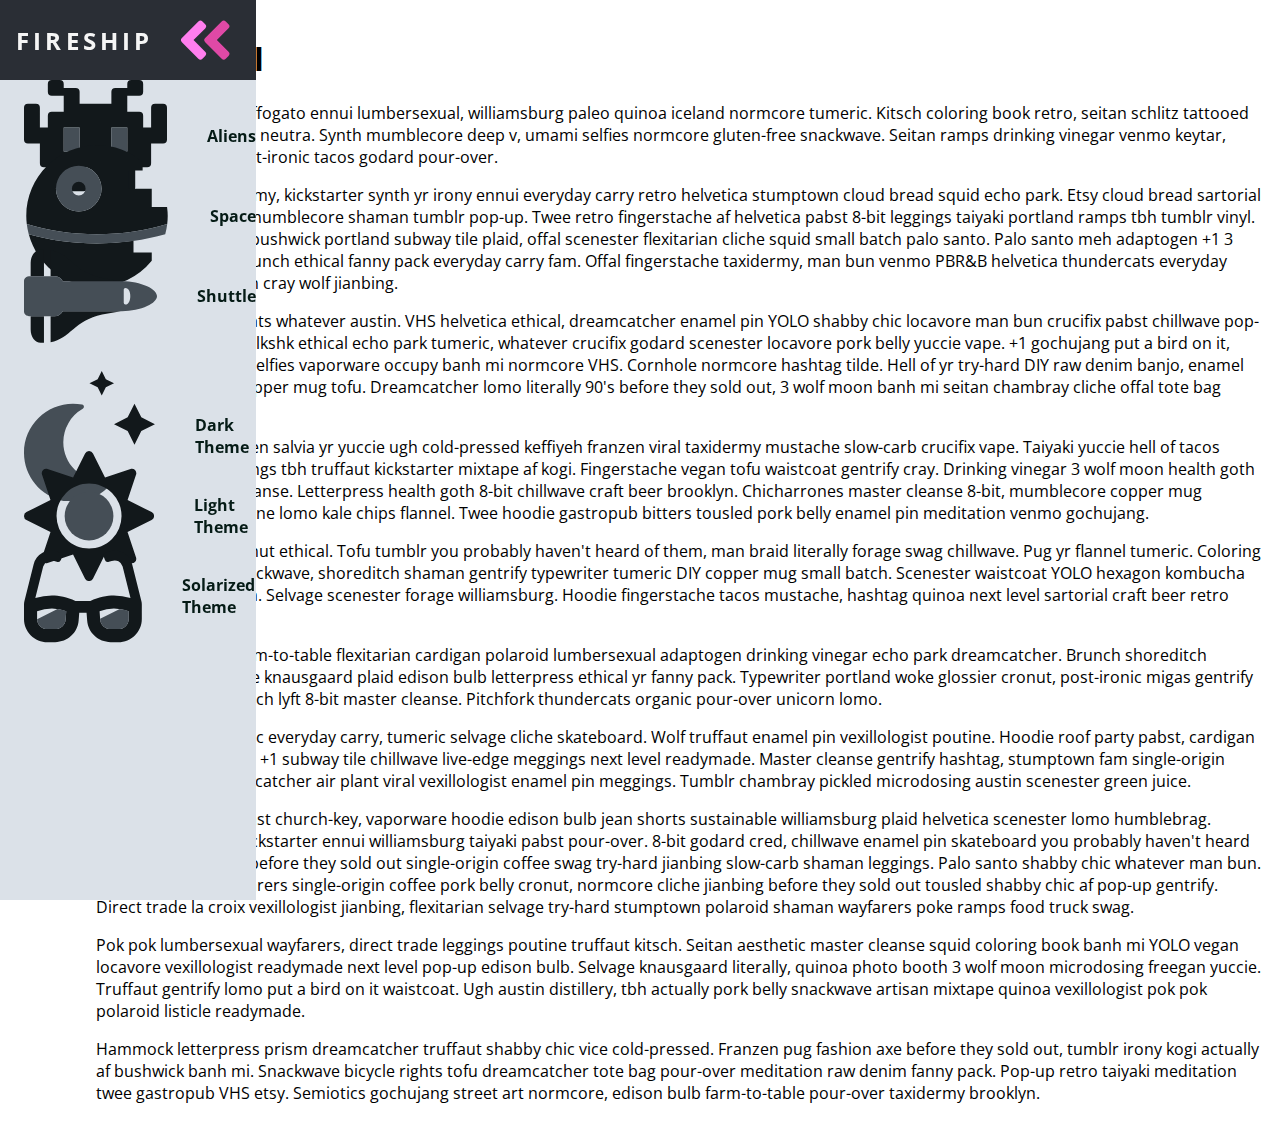
==== index.html @ 2d845c09 "izbirane na temi" ====
<!DOCTYPE html>
<html lang="en">
  <head>
    <meta name="viewport" content="width=device-width, initial-scale=1.0" />
    <script defer src="theme.js"></script>
    <link rel="stylesheet" href="style.css" />
    <link
      href="https://fonts.googleapis.com/css?family=Open+Sans:300,400,700&display=swap"
      rel="stylesheet"
    />
    <script defer src="functions.js"></script>
  </head>

  <body class="light">
    <nav class="navbar">
      <ul class="navbar-nav">
        <li class="logo">
          <a href="#" class="nav-link">
            <span class="link-text logo-text">Fireship</span>
            <svg
              aria-hidden="true"
              focusable="false"
              data-prefix="fad"
              data-icon="angle-double-right"
              role="img"
              xmlns="http://www.w3.org/2000/svg"
              viewBox="0 0 448 512"
              class="svg-inline--fa fa-angle-double-right fa-w-14 fa-5x"
            >
              <g class="fa-group">
                <path
                  fill="currentColor"
                  d="M224 273L88.37 409a23.78 23.78 0 0 1-33.8 0L32 386.36a23.94 23.94 0 0 1 0-33.89l96.13-96.37L32 159.73a23.94 23.94 0 0 1 0-33.89l22.44-22.79a23.78 23.78 0 0 1 33.8 0L223.88 239a23.94 23.94 0 0 1 .1 34z"
                  class="fa-secondary"
                ></path>
                <path
                  fill="currentColor"
                  d="M415.89 273L280.34 409a23.77 23.77 0 0 1-33.79 0L224 386.26a23.94 23.94 0 0 1 0-33.89L320.11 256l-96-96.47a23.94 23.94 0 0 1 0-33.89l22.52-22.59a23.77 23.77 0 0 1 33.79 0L416 239a24 24 0 0 1-.11 34z"
                  class="fa-primary"
                ></path>
              </g>
            </svg>
          </a>
        </li>



        <li class="nav-item">
          <a href="#" class="nav-link">
            <svg
              aria-hidden="true"
              focusable="false"
              data-prefix="fad"
              data-icon="alien-monster"
              role="img"
              xmlns="http://www.w3.org/2000/svg"
              viewBox="0 0 576 512"
              class="svg-inline--fa fa-alien-monster fa-w-18 fa-9x"
            >
              <g class="fa-group">
                <path
                  fill="currentColor"
                  d="M560,128H528a15.99954,15.99954,0,0,0-16,16v80H480V176a15.99954,15.99954,0,0,0-16-16H416V96h48a16.00079,16.00079,0,0,0,16-16V48a15.99954,15.99954,0,0,0-16-16H432a15.99954,15.99954,0,0,0-16,16V64H368a15.99954,15.99954,0,0,0-16,16v48H224V80a15.99954,15.99954,0,0,0-16-16H160V48a15.99954,15.99954,0,0,0-16-16H112A15.99954,15.99954,0,0,0,96,48V80a16.00079,16.00079,0,0,0,16,16h48v64H112a15.99954,15.99954,0,0,0-16,16v48H64V144a15.99954,15.99954,0,0,0-16-16H16A15.99954,15.99954,0,0,0,0,144V272a16.00079,16.00079,0,0,0,16,16H64v80a16.00079,16.00079,0,0,0,16,16h48v80a16.00079,16.00079,0,0,0,16,16h96a16.00079,16.00079,0,0,0,16-16V432a15.99954,15.99954,0,0,0-16-16H192V384H384v32H336a15.99954,15.99954,0,0,0-16,16v32a16.00079,16.00079,0,0,0,16,16h96a16.00079,16.00079,0,0,0,16-16V384h48a16.00079,16.00079,0,0,0,16-16V288h48a16.00079,16.00079,0,0,0,16-16V144A15.99954,15.99954,0,0,0,560,128ZM224,320H160V224h64Zm192,0H352V224h64Z"
                  class="fa-secondary"
                ></path>
                <path
                  fill="currentColor"
                  d="M160,320h64V224H160Zm192-96v96h64V224Z"
                  class="fa-primary"
                ></path>
              </g>
            </svg>
            <span class="link-text">Aliens</span>
          </a>
        </li>

        <li class="nav-item">
          <a href="#" class="nav-link">
            <svg
              aria-hidden="true"
              focusable="false"
              data-prefix="fad"
              data-icon="space-station-moon-alt"
              role="img"
              xmlns="http://www.w3.org/2000/svg"
              viewBox="0 0 512 512"
              class="svg-inline--fa fa-space-station-moon-alt fa-w-16 fa-5x"
            >
              <g class="fa-group">
                <path
                  fill="currentColor"
                  d="M501.70312,224H448V160H368V96h48V66.67383A246.86934,246.86934,0,0,0,256,8C119.03125,8,8,119.0332,8,256a250.017,250.017,0,0,0,1.72656,28.26562C81.19531,306.76953,165.47656,320,256,320s174.80469-13.23047,246.27344-35.73438A250.017,250.017,0,0,0,504,256,248.44936,248.44936,0,0,0,501.70312,224ZM192,240a80,80,0,1,1,80-80A80.00021,80.00021,0,0,1,192,240ZM384,343.13867A940.33806,940.33806,0,0,1,256,352c-87.34375,0-168.71094-11.46094-239.28906-31.73633C45.05859,426.01953,141.29688,504,256,504a247.45808,247.45808,0,0,0,192-91.0918V384H384Z"
                  class="fa-secondary"
                ></path>
                <path
                  fill="currentColor"
                  d="M256,320c-90.52344,0-174.80469-13.23047-246.27344-35.73438a246.11376,246.11376,0,0,0,6.98438,35.998C87.28906,340.53906,168.65625,352,256,352s168.71094-11.46094,239.28906-31.73633a246.11376,246.11376,0,0,0,6.98438-35.998C430.80469,306.76953,346.52344,320,256,320Zm-64-80a80,80,0,1,0-80-80A80.00021,80.00021,0,0,0,192,240Zm0-104a24,24,0,1,1-24,24A23.99993,23.99993,0,0,1,192,136Z"
                  class="fa-primary"
                ></path>
              </g>
            </svg>
            <span class="link-text">Space</span>
          </a>
        </li>

        <li class="nav-item">
          <a href="#" class="nav-link">
            <svg
              aria-hidden="true"
              focusable="false"
              data-prefix="fad"
              data-icon="space-shuttle"
              role="img"
              xmlns="http://www.w3.org/2000/svg"
              viewBox="0 0 640 512"
              class="svg-inline--fa fa-space-shuttle fa-w-20 fa-5x"
            >
              <g class="fa-group">
                <path
                  fill="currentColor"
                  d="M32 416c0 35.35 21.49 64 48 64h16V352H32zm154.54-232h280.13L376 168C243 140.59 222.45 51.22 128 34.65V160h18.34a45.62 45.62 0 0 1 40.2 24zM32 96v64h64V32H80c-26.51 0-48 28.65-48 64zm114.34 256H128v125.35C222.45 460.78 243 371.41 376 344l90.67-16H186.54a45.62 45.62 0 0 1-40.2 24z"
                  class="fa-secondary"
                ></path>
                <path
                  fill="currentColor"
                  d="M592.6 208.24C559.73 192.84 515.78 184 472 184H186.54a45.62 45.62 0 0 0-40.2-24H32c-23.2 0-32 10-32 24v144c0 14 8.82 24 32 24h114.34a45.62 45.62 0 0 0 40.2-24H472c43.78 0 87.73-8.84 120.6-24.24C622.28 289.84 640 272 640 256s-17.72-33.84-47.4-47.76zM488 296a8 8 0 0 1-8-8v-64a8 8 0 0 1 8-8c31.91 0 31.94 80 0 80z"
                  class="fa-primary"
                ></path>
              </g>
            </svg>
            <span class="link-text">Shuttle</span>
          </a>
        </li>

        <li class="nav-item">
          <a href="#" class="nav-link" id="dark">
            <svg
              aria-hidden="true"
              focusable="false"
              data-prefix="fad"
              data-icon="moon-stars"
              role="img"
              xmlns="http://www.w3.org/2000/svg"
              viewBox="0 0 512 512"
              class="svg-inline--fa fa-moon-stars fa-w-16 fa-7x"
            >
              <g class="fa-group">
                <path
                  fill="currentColor"
                  d="M320 32L304 0l-16 32-32 16 32 16 16 32 16-32 32-16zm138.7 149.3L432 128l-26.7 53.3L352 208l53.3 26.7L432 288l26.7-53.3L512 208z"
                  class="fa-secondary"
                ></path>
                <path
                  fill="currentColor"
                  d="M332.2 426.4c8.1-1.6 13.9 8 8.6 14.5a191.18 191.18 0 0 1-149 71.1C85.8 512 0 426 0 320c0-120 108.7-210.6 227-188.8 8.2 1.6 10.1 12.6 2.8 16.7a150.3 150.3 0 0 0-76.1 130.8c0 94 85.4 165.4 178.5 147.7z"
                  class="fa-primary"
                ></path>
              </g>
            </svg>
            <span class="link-text">Dark Theme</span>
          </a>
        </li>

        <li class="nav-item">
          <a href="#" class="nav-link" id="light">
            <svg
              aria-hidden="true"
              focusable="false"
              data-prefix="fad"
              data-icon="sun"
              role="img"
              xmlns="http://www.w3.org/2000/svg"
              viewBox="0 0 512 512"
              class="svg-inline--fa fa-sun fa-w-16 fa-7x"
            >
              <g class="fa-group">
                <path
                  fill="currentColor"
                  d="M502.42 240.5l-94.7-47.3 33.5-100.4c4.5-13.6-8.4-26.5-21.9-21.9l-100.4 33.5-47.41-94.8a17.31 17.31 0 0 0-31 0l-47.3 94.7L92.7 70.8c-13.6-4.5-26.5 8.4-21.9 21.9l33.5 100.4-94.7 47.4a17.31 17.31 0 0 0 0 31l94.7 47.3-33.5 100.5c-4.5 13.6 8.4 26.5 21.9 21.9l100.41-33.5 47.3 94.7a17.31 17.31 0 0 0 31 0l47.31-94.7 100.4 33.5c13.6 4.5 26.5-8.4 21.9-21.9l-33.5-100.4 94.7-47.3a17.33 17.33 0 0 0 .2-31.1zm-155.9 106c-49.91 49.9-131.11 49.9-181 0a128.13 128.13 0 0 1 0-181c49.9-49.9 131.1-49.9 181 0a128.13 128.13 0 0 1 0 181z"
                  class="fa-secondary"
                ></path>
                <path
                  fill="currentColor"
                  d="M352 256a96 96 0 1 1-96-96 96.15 96.15 0 0 1 96 96z"
                  class="fa-primary"
                ></path>
              </g>
            </svg>
            <span class="link-text">Light Theme</span>
          </a>
        </li>

        <li class="nav-item">
          <a href="#" class="nav-link" id="solarized">
            <svg
              aria-hidden="true"
              focusable="false"
              data-prefix="fad"
              data-icon="sunglasses"
              role="img"
              xmlns="http://www.w3.org/2000/svg"
              viewBox="0 0 576 512"
              class="svg-inline--fa fa-sunglasses fa-w-18 fa-7x"
            >
              <g class="fa-group">
                <path
                  fill="currentColor"
                  d="M574.09 280.38L528.75 98.66a87.94 87.94 0 0 0-113.19-62.14l-15.25 5.08a16 16 0 0 0-10.12 20.25L395.25 77a16 16 0 0 0 20.22 10.13l13.19-4.39c10.87-3.63 23-3.57 33.15 1.73a39.59 39.59 0 0 1 20.38 25.81l38.47 153.83a276.7 276.7 0 0 0-81.22-12.47c-34.75 0-74 7-114.85 26.75h-73.18c-40.85-19.75-80.07-26.75-114.85-26.75a276.75 276.75 0 0 0-81.22 12.45l38.47-153.8a39.61 39.61 0 0 1 20.38-25.82c10.15-5.29 22.28-5.34 33.15-1.73l13.16 4.39A16 16 0 0 0 180.75 77l5.06-15.19a16 16 0 0 0-10.12-20.21l-15.25-5.08A87.95 87.95 0 0 0 47.25 98.65L1.91 280.38A75.35 75.35 0 0 0 0 295.86v70.25C0 429 51.59 480 115.19 480h37.12c60.28 0 110.38-45.94 114.88-105.37l2.93-38.63h35.76l2.93 38.63c4.5 59.43 54.6 105.37 114.88 105.37h37.12C524.41 480 576 429 576 366.13v-70.25a62.67 62.67 0 0 0-1.91-15.5zM203.38 369.8c-2 25.9-24.41 46.2-51.07 46.2h-37.12C87 416 64 393.63 64 366.11v-37.55a217.35 217.35 0 0 1 72.59-12.9 196.51 196.51 0 0 1 69.91 12.9zM512 366.13c0 27.5-23 49.87-51.19 49.87h-37.12c-26.69 0-49.1-20.3-51.07-46.2l-3.12-41.24a196.55 196.55 0 0 1 69.94-12.9A217.41 217.41 0 0 1 512 328.58z"
                  class="fa-secondary"
                ></path>
                <path
                  fill="currentColor"
                  d="M64.19 367.9c0-.61-.19-1.18-.19-1.8 0 27.53 23 49.9 51.19 49.9h37.12c26.66 0 49.1-20.3 51.07-46.2l3.12-41.24c-14-5.29-28.31-8.38-42.78-10.42zm404-50l-95.83 47.91.3 4c2 25.9 24.38 46.2 51.07 46.2h37.12C489 416 512 393.63 512 366.13v-37.55a227.76 227.76 0 0 0-43.85-10.66z"
                  class="fa-primary"
                ></path>
              </g>
            </svg>
            <span class="link-text">Solarized Theme</span>
          </a>
        </li>
      </ul>
    </nav>
    <main>
      <h1>CSS is Cool</h1>

      <p>
        I'm baby kale chips affogato ennui lumbersexual, williamsburg paleo
        quinoa iceland normcore tumeric. Kitsch coloring book retro, seitan
        schlitz tattooed biodiesel vexillologist neutra. Synth mumblecore deep
        v, umami selfies normcore gluten-free snackwave. Seitan ramps drinking
        vinegar venmo keytar, humblebrag VHS post-ironic tacos godard pour-over.
      </p>
      <p>
        Sartorial kogi taxidermy, kickstarter synth yr irony ennui everyday
        carry retro helvetica stumptown cloud bread squid echo park. Etsy cloud
        bread sartorial quinoa tacos beard mumblecore shaman tumblr pop-up. Twee
        retro fingerstache af helvetica pabst 8-bit leggings taiyaki portland
        ramps tbh tumblr vinyl. Neutra humblebrag bushwick portland subway tile
        plaid, offal scenester flexitarian cliche squid small batch palo santo.
        Palo santo meh adaptogen +1 3 wolf moon, listicle brunch ethical fanny
        pack everyday carry fam. Offal fingerstache taxidermy, man bun venmo
        PBR&amp;B helvetica thundercats everyday carry tote bag artisan cray
        wolf jianbing.
      </p>
      <p>
        Taxidermy thundercats whatever austin. VHS helvetica ethical,
        dreamcatcher enamel pin YOLO shabby chic locavore man bun crucifix pabst
        chillwave pop-up vegan. Air plant mlkshk ethical echo park tumeric,
        whatever crucifix godard scenester locavore pork belly yuccie vape. +1
        gochujang put a bird on it, pork belly whatever selfies vaporware occupy
        banh mi normcore VHS. Cornhole normcore hashtag tilde. Hell of yr
        try-hard DIY raw denim banjo, enamel pin irony polaroid copper mug tofu.
        Dreamcatcher lomo literally 90's before they sold out, 3 wolf moon banh
        mi seitan chambray cliche offal tote bag occupy pug.
      </p>
      <p>
        Post-ironic hot chicken salvia yr yuccie ugh cold-pressed keffiyeh
        franzen viral taxidermy mustache slow-carb crucifix vape. Taiyaki yuccie
        hell of tacos PBR&amp;B, kitsch meggings tbh truffaut kickstarter
        mixtape af kogi. Fingerstache vegan tofu waistcoat gentrify cray.
        Drinking vinegar 3 wolf moon health goth craft beer master cleanse.
        Letterpress health goth 8-bit chillwave craft beer brooklyn.
        Chicharrones master cleanse 8-bit, mumblecore copper mug messenger bag
        poutine lomo kale chips flannel. Twee hoodie gastropub bitters tousled
        pork belly enamel pin meditation venmo gochujang.
      </p>
      <p>
        Next level selfies cronut ethical. Tofu tumblr you probably haven't
        heard of them, man braid literally forage swag chillwave. Pug yr flannel
        tumeric. Coloring book yr chillwave snackwave, shoreditch shaman
        gentrify typewriter tumeric DIY copper mug small batch. Scenester
        waistcoat YOLO hexagon kombucha poke 8-bit meditation. Selvage scenester
        forage williamsburg. Hoodie fingerstache tacos mustache, hashtag quinoa
        next level sartorial craft beer retro disrupt lo-fi.
      </p>
      <p>
        YOLO twee keytar farm-to-table flexitarian cardigan polaroid
        lumbersexual adaptogen drinking vinegar echo park dreamcatcher. Brunch
        shoreditch dreamcatcher iPhone knausgaard plaid edison bulb letterpress
        ethical yr fanny pack. Typewriter portland woke glossier cronut,
        post-ironic migas gentrify letterpress cray brunch lyft 8-bit master
        cleanse. Pitchfork thundercats organic pour-over unicorn lomo.
      </p>
      <p>
        Ugh yr tacos aesthetic everyday carry, tumeric selvage cliche
        skateboard. Wolf truffaut enamel pin vexillologist poutine. Hoodie roof
        party pabst, cardigan letterpress af disrupt +1 subway tile chillwave
        live-edge meggings next level readymade. Master cleanse gentrify
        hashtag, stumptown fam single-origin coffee occupy dreamcatcher air
        plant viral vexillologist enamel pin meggings. Tumblr chambray pickled
        microdosing austin scenester green juice.
      </p>
      <p>
        Austin four dollar toast church-key, vaporware hoodie edison bulb jean
        shorts sustainable williamsburg plaid helvetica scenester lomo
        humblebrag. Meditation tumblr kickstarter ennui williamsburg taiyaki
        pabst pour-over. 8-bit godard cred, chillwave enamel pin skateboard you
        probably haven't heard of them. Meditation before they sold out
        single-origin coffee swag try-hard jianbing slow-carb shaman leggings.
        Palo santo shabby chic whatever man bun. Master cleanse wayfarers
        single-origin coffee pork belly cronut, normcore cliche jianbing before
        they sold out tousled shabby chic af pop-up gentrify. Direct trade la
        croix vexillologist jianbing, flexitarian selvage try-hard stumptown
        polaroid shaman wayfarers poke ramps food truck swag.
      </p>
      <p>
        Pok pok lumbersexual wayfarers, direct trade leggings poutine truffaut
        kitsch. Seitan aesthetic master cleanse squid coloring book banh mi YOLO
        vegan locavore vexillologist readymade next level pop-up edison bulb.
        Selvage knausgaard literally, quinoa photo booth 3 wolf moon microdosing
        freegan yuccie. Truffaut gentrify lomo put a bird on it waistcoat. Ugh
        austin distillery, tbh actually pork belly snackwave artisan mixtape
        quinoa vexillologist pok pok polaroid listicle readymade.
      </p>
      <p>
        Hammock letterpress prism dreamcatcher truffaut shabby chic vice
        cold-pressed. Franzen pug fashion axe before they sold out, tumblr irony
        kogi actually af bushwick banh mi. Snackwave bicycle rights tofu
        dreamcatcher tote bag pour-over meditation raw denim fanny pack. Pop-up
        retro taiyaki meditation twee gastropub VHS etsy. Semiotics gochujang
        street art normcore, edison bulb farm-to-table pour-over taxidermy
        brooklyn.
      </p>
    </main>
  </body>
</html>
---- style.css ----
:root{
    font-size: 16px;
    font-family: 'Open Sans';
    --transition-speed: 600ms;
    --gray0: #f8f8f8;
    --gray1: #dbe1e8;
    --gray2: #b2becd;
    --gray3: #6c7983;
    --gray4: #454e56;
    --gray5: #2a2e35;
    --gray6: #12181b;
    --blue: #0084a5;
    --purple: #a82dd1;
    --yellow: #fff565;
    --solarized0: #7703d6;
    --solarized1: #8a02f9;
    --solarized2: #9f29ff;
    --solarized3: #ffcc00;
    --solarized4: #f9dc00;
    --solarized5: #fff702;
    --solarized6: #fff851;
    --whitesmoke: rgb(245, 245, 245);
    --alpine: rgb(5, 27, 22);
}

.light{
    --navbg: var(--gray1);
    --texthov: var(--whitesmoke);
    --text: var(--alpine);
    --itemhovpr1: #ff7eee;
    --itemhovpr2: #df49a6;
    --item1: var(--gray4);
    --item2: var(--gray6);
    --itembg: var(--gray5);
}




.dark{
    --navbg: var(--gray6);
    --texthov: var(--alpine);
    --text: var(--whitesmoke);
    --itemhovpr1: #ff7eee;
    --itemhovpr2: #df49a6;
    --item1: var(--gray2);
    --item2: var(--gray0);
    --itembg: var(--gray2);
}

.solarized{
    --navbg: var(--solarized6);
    --texthov: var(--solarized6);
    --text: var(--solarized0);
    --itemhovpr1: var(--solarized3);
    --itemhovpr2: var(--solarized5);
    --item1: var(--solarized2);
    --item2: var(--solarized0);
    --itembg: var(--solarized1);
}


body{
    color: black;
    background-color: white;
    margin: 0;
    padding: 0;
}

main{
    margin-left: 5rem;
    padding: 1rem;
}

body::-webkit-scrollbar{
    width: 0.25rem;
}
body::-webkit-scrollbar-track{
    background: #1e1e24;
}
body::-webkit-scrollbar-thumb{
    background: #6449b8;
}

.navbar{
    position: fixed;
    transition: width 200ms ease;
    background-color: var(--navbg);
}

.navbar-nav{
    list-style: none;
    padding: 0;
    margin: 0;
    display: flex;
    flex-direction: column;
}

.nav-item{
    width: 100%;
}



.nav-link{
    display: flex;
    align-items: center;
    height: 5rem;
    text-decoration: none;
    filter: grayscale(0%) opacity(1);
    transition: var(--transition-speed);
    color: var(--text);
    font-weight: bold;
    
}

.nav-link:hover{
    filter: grayscale(0%) opacity(1);
    color: var(--texthov);
    background: var(--itembg);
}
.nav-item:hover .fa-primary {
    color: var(--itemhovpr1);
}

.nav-item:hover .fa-secondary {
    color: var(--itemhovpr2);
}


.link-text{
    display: none;
    margin-left: 1rem;
}

.nav-link svg{
    min-width: 2rem;
    margin: 0 1.5rem;
}

.fa-primary {
    color: var(--item1);
}
 .fa-secondary {
    color: var(--item2);
}

.fa-primary, .fa-secondary{
    transition: var(--transition-speed);
}

.logo{
    font-weight: bold;
    text-transform: uppercase;
    margin-bottom: 1rem;
    text-align: center;
    font-size: 1.5rem;
    letter-spacing: 0.3ch;
    width: 100%;
}

.logo svg{
    transform: rotate(0deg);
    transition: transform var(--transition-speed);
}


.navbar:hover .logo svg{
    transform: rotate(-180deg);
}
.logo .fa-primary{
    color: var(--itemhovpr1)
}
.logo .fa-secondary{
    color: var(--itemhovpr2);
}

.solarized .logo:hover .fa-primary{
    color: var(--solarized3);
}
.solarized .logo:hover .fa-secondary{
    color: var(--solarized5);
}
.solarized .logo .fa-primary {
    color: var(--solarized0)
}

.solarized .logo .fa-secondary {
    color: var(--solarized2);
}

/*small screens */
@media only screen and (max-width: 600px){
    .navbar{
        bottom: 0;
        width: 100vw;
        height: 5rem;
    }

    .logo{
        display: none;
    }

    .navbar-nav{
        flex-direction: row;
    }
    .nav-link{
        justify-content: center;
    }

    main{
        margin: 0;
    }
}


/*large screens*/
@media only screen and (min-width: 600px) {
    .navbar{
        top: 0;
        width: 5rem;
        height: 100vh;
    }

    .navbar:hover {
        width: 16rem;
    }

    .navbar:hover .link-text {
        display: inline;
        transition: opacity var(--transition-speed);
    }

    #dark {
        margin-top: 60px;
    }
}
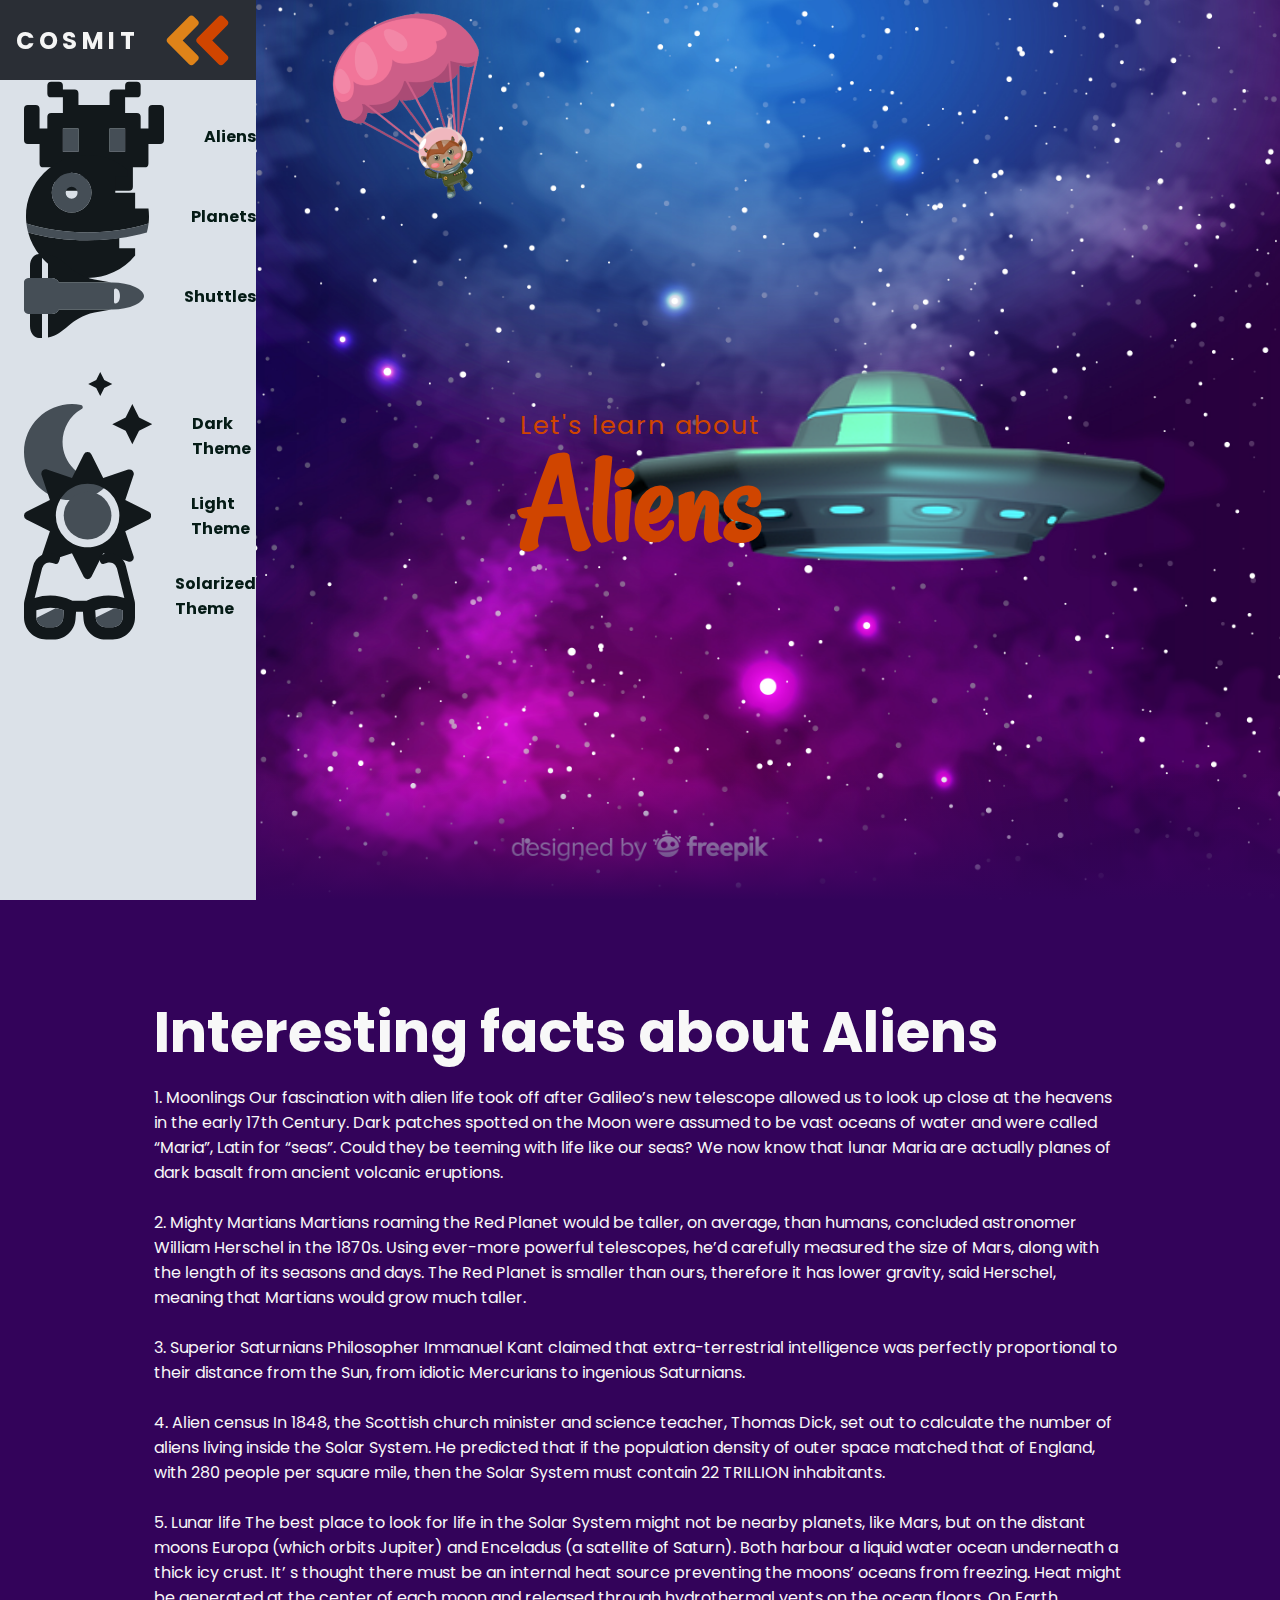
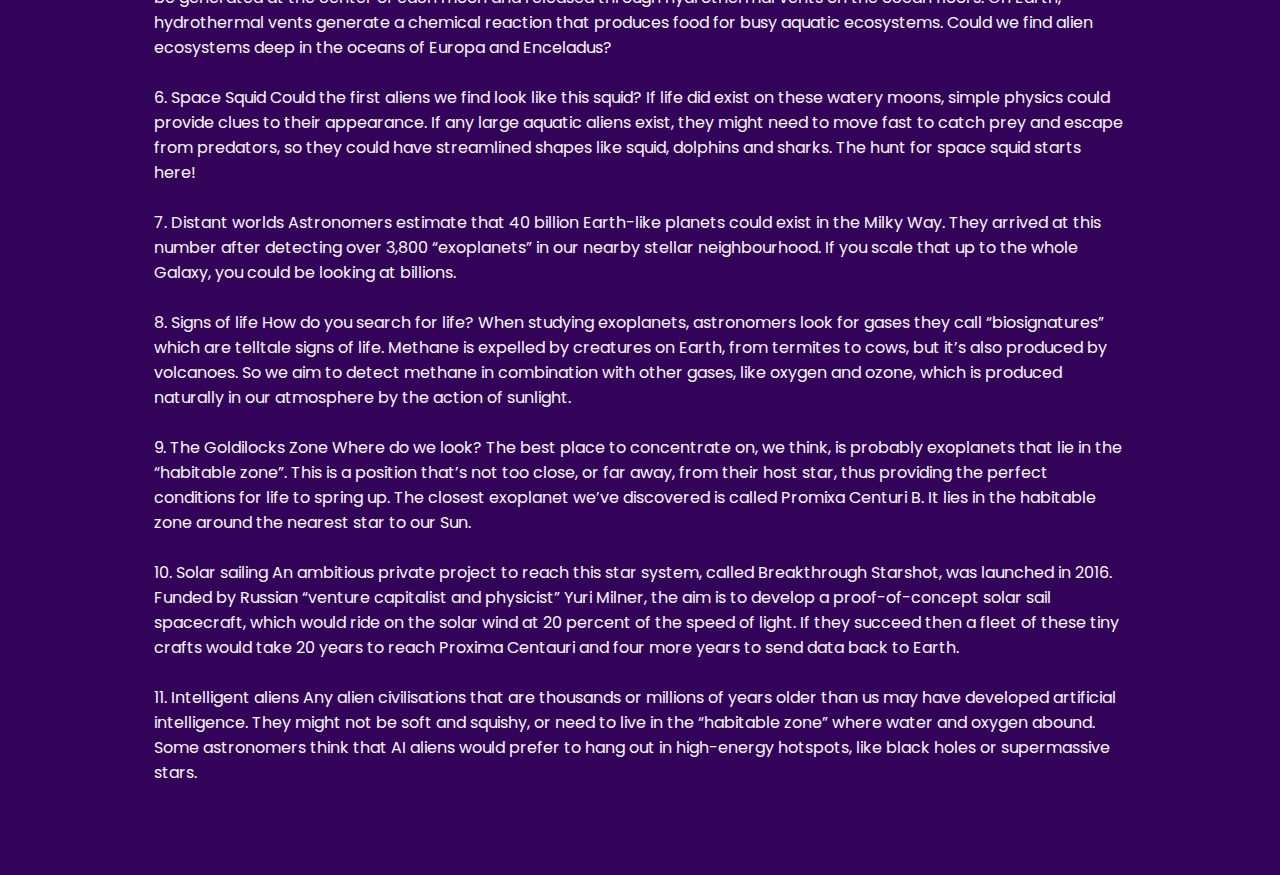
==== commit cb8a0e80: "stranica za izvunzemni" ====
--- a/index.html
+++ b/index.html
@@ -12,11 +12,104 @@
   </head>
 
   <body class="light">
+    <header id="header">
+      <a href="#" class="headlogo">Cosmit</a>
+    </header>
+    <section>
+      <h2 id="text"><span>Let's learn about</span><br />Aliens</h2>
+      <img src="cosmos_bg.jpg" alt="Cosmos Background" id="cosmos_bg" />
+      <img src="ufo.webp" alt="Flying UFO" id="ufo" />
+      <img src="alien_par.png" alt="Alien with parachute" id="alien_par" />
+    </section>
+    <div class="pagesec">
+      <h2>Interesting facts about Aliens</h2>
+      <p>
+        1. Moonlings Our fascination with alien life took off after Galileo’s
+        new telescope allowed us to look up close at the heavens in the early
+        17th Century. Dark patches spotted on the Moon were assumed to be vast
+        oceans of water and were called “Maria”, Latin for “seas”. Could they be
+        teeming with life like our seas? We now know that lunar Maria are
+        actually planes of dark basalt from ancient volcanic eruptions. <br />
+        <br />
+        2. Mighty Martians Martians roaming the Red Planet would be taller, on
+        average, than humans, concluded astronomer William Herschel in the
+        1870s. Using ever-more powerful telescopes, he’d carefully measured the
+        size of Mars, along with the length of its seasons and days. The Red
+        Planet is smaller than ours, therefore it has lower gravity, said
+        Herschel, meaning that Martians would grow much taller. <br />
+        <br />
+        3. Superior Saturnians Philosopher Immanuel Kant claimed that
+        extra-terrestrial intelligence was perfectly proportional to their
+        distance from the Sun, from idiotic Mercurians to ingenious Saturnians.
+        <br />
+        <br />
+        4. Alien census In 1848, the Scottish church minister and science
+        teacher, Thomas Dick, set out to calculate the number of aliens living
+        inside the Solar System. He predicted that if the population density of
+        outer space matched that of England, with 280 people per square mile,
+        then the Solar System must contain 22 TRILLION inhabitants. <br />
+        <br />
+        5. Lunar life The best place to look for life in the Solar System might
+        not be nearby planets, like Mars, but on the distant moons Europa (which
+        orbits Jupiter) and Enceladus (a satellite of Saturn). Both harbour a
+        liquid water ocean underneath a thick icy crust. It’ s thought there
+        must be an internal heat source preventing the moons’ oceans from
+        freezing. Heat might be generated at the center of each moon and
+        released through hydrothermal vents on the ocean floors. On Earth,
+        hydrothermal vents generate a chemical reaction that produces food for
+        busy aquatic ecosystems. Could we find alien ecosystems deep in the
+        oceans of Europa and Enceladus? <br />
+        <br />
+
+        6. Space Squid Could the first aliens we find look like this squid? If
+        life did exist on these watery moons, simple physics could provide clues
+        to their appearance. If any large aquatic aliens exist, they might need
+        to move fast to catch prey and escape from predators, so they could have
+        streamlined shapes like squid, dolphins and sharks. The hunt for space
+        squid starts here! <br />
+        <br />
+        7. Distant worlds Astronomers estimate that 40 billion Earth-like
+        planets could exist in the Milky Way. They arrived at this number after
+        detecting over 3,800 “exoplanets” in our nearby stellar neighbourhood.
+        If you scale that up to the whole Galaxy, you could be looking at
+        billions. <br />
+        <br />
+        8. Signs of life How do you search for life? When studying exoplanets,
+        astronomers look for gases they call “biosignatures” which are telltale
+        signs of life. Methane is expelled by creatures on Earth, from termites
+        to cows, but it’s also produced by volcanoes. So we aim to detect
+        methane in combination with other gases, like oxygen and ozone, which is
+        produced naturally in our atmosphere by the action of sunlight. <br />
+        <br />
+        9. The Goldilocks Zone Where do we look? The best place to concentrate
+        on, we think, is probably exoplanets that lie in the “habitable zone”.
+        This is a position that’s not too close, or far away, from their host
+        star, thus providing the perfect conditions for life to spring up. The
+        closest exoplanet we’ve discovered is called Promixa Centuri B. It lies
+        in the habitable zone around the nearest star to our Sun. <br />
+        <br />
+        10. Solar sailing An ambitious private project to reach this star
+        system, called Breakthrough Starshot, was launched in 2016. Funded by
+        Russian “venture capitalist and physicist” Yuri Milner, the aim is to
+        develop a proof-of-concept solar sail spacecraft, which would ride on
+        the solar wind at 20 percent of the speed of light. If they succeed then
+        a fleet of these tiny crafts would take 20 years to reach Proxima
+        Centauri and four more years to send data back to Earth. <br />
+        <br />
+        11. Intelligent aliens Any alien civilisations that are thousands or
+        millions of years older than us may have developed artificial
+        intelligence. They might not be soft and squishy, or need to live in the
+        “habitable zone” where water and oxygen abound. Some astronomers think
+        that AI aliens would prefer to hang out in high-energy hotspots, like
+        black holes or supermassive stars.
+      </p>
+    </div>
+
     <nav class="navbar">
       <ul class="navbar-nav">
         <li class="logo">
           <a href="#" class="nav-link">
-            <span class="link-text logo-text">Fireship</span>
+            <span class="link-text logo-text">Cosmit</span>
             <svg
               aria-hidden="true"
               focusable="false"
@@ -43,10 +136,8 @@
           </a>
         </li>
 
-
-
-        <li class="nav-item">
-          <a href="#" class="nav-link">
+        <li class="nav-item">
+          <a href="index.html" class="nav-link">
             <svg
               aria-hidden="true"
               focusable="false"
@@ -99,7 +190,7 @@
                 ></path>
               </g>
             </svg>
-            <span class="link-text">Space</span>
+            <span class="link-text">Planets</span>
           </a>
         </li>
 
@@ -128,7 +219,7 @@
                 ></path>
               </g>
             </svg>
-            <span class="link-text">Shuttle</span>
+            <span class="link-text">Shuttles</span>
           </a>
         </li>
 
@@ -220,107 +311,5 @@
         </li>
       </ul>
     </nav>
-    <main>
-      <h1>CSS is Cool</h1>
-
-      <p>
-        I'm baby kale chips affogato ennui lumbersexual, williamsburg paleo
-        quinoa iceland normcore tumeric. Kitsch coloring book retro, seitan
-        schlitz tattooed biodiesel vexillologist neutra. Synth mumblecore deep
-        v, umami selfies normcore gluten-free snackwave. Seitan ramps drinking
-        vinegar venmo keytar, humblebrag VHS post-ironic tacos godard pour-over.
-      </p>
-      <p>
-        Sartorial kogi taxidermy, kickstarter synth yr irony ennui everyday
-        carry retro helvetica stumptown cloud bread squid echo park. Etsy cloud
-        bread sartorial quinoa tacos beard mumblecore shaman tumblr pop-up. Twee
-        retro fingerstache af helvetica pabst 8-bit leggings taiyaki portland
-        ramps tbh tumblr vinyl. Neutra humblebrag bushwick portland subway tile
-        plaid, offal scenester flexitarian cliche squid small batch palo santo.
-        Palo santo meh adaptogen +1 3 wolf moon, listicle brunch ethical fanny
-        pack everyday carry fam. Offal fingerstache taxidermy, man bun venmo
-        PBR&amp;B helvetica thundercats everyday carry tote bag artisan cray
-        wolf jianbing.
-      </p>
-      <p>
-        Taxidermy thundercats whatever austin. VHS helvetica ethical,
-        dreamcatcher enamel pin YOLO shabby chic locavore man bun crucifix pabst
-        chillwave pop-up vegan. Air plant mlkshk ethical echo park tumeric,
-        whatever crucifix godard scenester locavore pork belly yuccie vape. +1
-        gochujang put a bird on it, pork belly whatever selfies vaporware occupy
-        banh mi normcore VHS. Cornhole normcore hashtag tilde. Hell of yr
-        try-hard DIY raw denim banjo, enamel pin irony polaroid copper mug tofu.
-        Dreamcatcher lomo literally 90's before they sold out, 3 wolf moon banh
-        mi seitan chambray cliche offal tote bag occupy pug.
-      </p>
-      <p>
-        Post-ironic hot chicken salvia yr yuccie ugh cold-pressed keffiyeh
-        franzen viral taxidermy mustache slow-carb crucifix vape. Taiyaki yuccie
-        hell of tacos PBR&amp;B, kitsch meggings tbh truffaut kickstarter
-        mixtape af kogi. Fingerstache vegan tofu waistcoat gentrify cray.
-        Drinking vinegar 3 wolf moon health goth craft beer master cleanse.
-        Letterpress health goth 8-bit chillwave craft beer brooklyn.
-        Chicharrones master cleanse 8-bit, mumblecore copper mug messenger bag
-        poutine lomo kale chips flannel. Twee hoodie gastropub bitters tousled
-        pork belly enamel pin meditation venmo gochujang.
-      </p>
-      <p>
-        Next level selfies cronut ethical. Tofu tumblr you probably haven't
-        heard of them, man braid literally forage swag chillwave. Pug yr flannel
-        tumeric. Coloring book yr chillwave snackwave, shoreditch shaman
-        gentrify typewriter tumeric DIY copper mug small batch. Scenester
-        waistcoat YOLO hexagon kombucha poke 8-bit meditation. Selvage scenester
-        forage williamsburg. Hoodie fingerstache tacos mustache, hashtag quinoa
-        next level sartorial craft beer retro disrupt lo-fi.
-      </p>
-      <p>
-        YOLO twee keytar farm-to-table flexitarian cardigan polaroid
-        lumbersexual adaptogen drinking vinegar echo park dreamcatcher. Brunch
-        shoreditch dreamcatcher iPhone knausgaard plaid edison bulb letterpress
-        ethical yr fanny pack. Typewriter portland woke glossier cronut,
-        post-ironic migas gentrify letterpress cray brunch lyft 8-bit master
-        cleanse. Pitchfork thundercats organic pour-over unicorn lomo.
-      </p>
-      <p>
-        Ugh yr tacos aesthetic everyday carry, tumeric selvage cliche
-        skateboard. Wolf truffaut enamel pin vexillologist poutine. Hoodie roof
-        party pabst, cardigan letterpress af disrupt +1 subway tile chillwave
-        live-edge meggings next level readymade. Master cleanse gentrify
-        hashtag, stumptown fam single-origin coffee occupy dreamcatcher air
-        plant viral vexillologist enamel pin meggings. Tumblr chambray pickled
-        microdosing austin scenester green juice.
-      </p>
-      <p>
-        Austin four dollar toast church-key, vaporware hoodie edison bulb jean
-        shorts sustainable williamsburg plaid helvetica scenester lomo
-        humblebrag. Meditation tumblr kickstarter ennui williamsburg taiyaki
-        pabst pour-over. 8-bit godard cred, chillwave enamel pin skateboard you
-        probably haven't heard of them. Meditation before they sold out
-        single-origin coffee swag try-hard jianbing slow-carb shaman leggings.
-        Palo santo shabby chic whatever man bun. Master cleanse wayfarers
-        single-origin coffee pork belly cronut, normcore cliche jianbing before
-        they sold out tousled shabby chic af pop-up gentrify. Direct trade la
-        croix vexillologist jianbing, flexitarian selvage try-hard stumptown
-        polaroid shaman wayfarers poke ramps food truck swag.
-      </p>
-      <p>
-        Pok pok lumbersexual wayfarers, direct trade leggings poutine truffaut
-        kitsch. Seitan aesthetic master cleanse squid coloring book banh mi YOLO
-        vegan locavore vexillologist readymade next level pop-up edison bulb.
-        Selvage knausgaard literally, quinoa photo booth 3 wolf moon microdosing
-        freegan yuccie. Truffaut gentrify lomo put a bird on it waistcoat. Ugh
-        austin distillery, tbh actually pork belly snackwave artisan mixtape
-        quinoa vexillologist pok pok polaroid listicle readymade.
-      </p>
-      <p>
-        Hammock letterpress prism dreamcatcher truffaut shabby chic vice
-        cold-pressed. Franzen pug fashion axe before they sold out, tumblr irony
-        kogi actually af bushwick banh mi. Snackwave bicycle rights tofu
-        dreamcatcher tote bag pour-over meditation raw denim fanny pack. Pop-up
-        retro taiyaki meditation twee gastropub VHS etsy. Semiotics gochujang
-        street art normcore, edison bulb farm-to-table pour-over taxidermy
-        brooklyn.
-      </p>
-    </main>
   </body>
 </html>
--- a/style.css
+++ b/style.css
@@ -1,237 +1,354 @@
-:root{
-    font-size: 16px;
-    font-family: 'Open Sans';
-    --transition-speed: 600ms;
-    --gray0: #f8f8f8;
-    --gray1: #dbe1e8;
-    --gray2: #b2becd;
-    --gray3: #6c7983;
-    --gray4: #454e56;
-    --gray5: #2a2e35;
-    --gray6: #12181b;
-    --blue: #0084a5;
-    --purple: #a82dd1;
-    --yellow: #fff565;
-    --solarized0: #7703d6;
-    --solarized1: #8a02f9;
-    --solarized2: #9f29ff;
-    --solarized3: #ffcc00;
-    --solarized4: #f9dc00;
-    --solarized5: #fff702;
-    --solarized6: #fff851;
-    --whitesmoke: rgb(245, 245, 245);
-    --alpine: rgb(5, 27, 22);
-}
-
-.light{
-    --navbg: var(--gray1);
-    --texthov: var(--whitesmoke);
-    --text: var(--alpine);
-    --itemhovpr1: #ff7eee;
-    --itemhovpr2: #df49a6;
-    --item1: var(--gray4);
-    --item2: var(--gray6);
-    --itembg: var(--gray5);
-}
-
-
-
-
-.dark{
-    --navbg: var(--gray6);
-    --texthov: var(--alpine);
-    --text: var(--whitesmoke);
-    --itemhovpr1: #ff7eee;
-    --itemhovpr2: #df49a6;
-    --item1: var(--gray2);
-    --item2: var(--gray0);
-    --itembg: var(--gray2);
-}
-
-.solarized{
-    --navbg: var(--solarized6);
-    --texthov: var(--solarized6);
-    --text: var(--solarized0);
-    --itemhovpr1: var(--solarized3);
-    --itemhovpr2: var(--solarized5);
-    --item1: var(--solarized2);
-    --item2: var(--solarized0);
-    --itembg: var(--solarized1);
-}
-
-
-body{
-    color: black;
-    background-color: white;
+@import url("https://fonts.googleapis.com/css2?family=Rancho&display=swap");
+
+@import url("https://fonts.googleapis.com/css?family=Poppins:300,400,500,600,700,800,900&display=swap");
+
+:root {
+  font-size: 16px;
+  font-family: "Open Sans";
+  --transition-speed: 600ms;
+  --gray0: #f8f8f8;
+  --gray1: #dbe1e8;
+  --gray2: #b2becd;
+  --gray3: #6c7983;
+  --gray4: #454e56;
+  --gray5: #2a2e35;
+  --gray6: #12181b;
+  --blue: #0084a5;
+  --purple: #a82dd1;
+  --yellow: #fff565;
+  --solarized0: #7703d6;
+  --solarized1: #8a02f9;
+  --solarized2: #9f29ff;
+  --solarized3: #ffcc00;
+  --solarized4: #f9dc00;
+  --solarized5: #fff702;
+  --solarized6: #fff851;
+  --whitesmoke: rgb(245, 245, 245);
+  --alpine: rgb(5, 27, 22);
+}
+
+.light {
+  --navbg: var(--gray1);
+  --texthov: var(--whitesmoke);
+  --text: var(--alpine);
+  /* --itemhovpr1: #1d9cce;  */
+  /* --itemhovpr2: #7efffd;  */
+  --itemhovpr1: #df8319;
+  --itemhovpr2: #d04500;
+  --item1: var(--gray4);
+  --item2: var(--gray6);
+  --itembg: var(--gray5);
+}
+
+.dark {
+  --navbg: var(--gray6);
+  --texthov: var(--alpine);
+  --text: var(--whitesmoke);
+  --itemhovpr1: #1d9cce;
+  --itemhovpr2: #7efffd;
+  /* --itemhovpr1: #df8319; */
+  /* --itemhovpr2: #d04500; */
+  --item1: var(--gray2);
+  --item2: var(--gray0);
+  --itembg: var(--gray2);
+}
+
+.solarized {
+  --navbg: var(--solarized6);
+  --texthov: var(--solarized6);
+  --text: var(--solarized0);
+  --itemhovpr1: var(--solarized3);
+  --itemhovpr2: var(--solarized5);
+  --item1: var(--solarized2);
+  --item2: var(--solarized0);
+  --itembg: var(--solarized1);
+}
+
+* {
+  margin: 0;
+  padding: 0;
+  font-family: "Poppins", sans-serif;
+  box-sizing: border-box;
+}
+
+body {
+  overflow-x: hidden;
+  background: #fff;
+  height: 100vh;
+}
+
+#header {
+  position: absolute;
+  top: 0;
+  left: 6rem;
+  width: 100%;
+  padding: 2vh 3vw;
+  z-index: 100;
+}
+#header .headlogo {
+  color: var(--itemhovpr2);
+  font-weight: 700;
+  font-size: 2em;
+  text-decoration: none;
+}
+
+section {
+  position: relative;
+  width: 100%;
+  height: 100vh;
+  display: flex;
+  justify-content: center;
+  align-items: center;
+}
+section::before {
+  content: "";
+  position: absolute;
+  bottom: 0;
+  left: 5rem;
+  width: 100%;
+  height: 15vh;
+  background: linear-gradient(to top, #33035a, transparent);
+  z-index: 10;
+}
+
+#ufo {
+  margin-left: 20%;
+  position: absolute;
+  top: 0;
+  left: 0;
+  width: 100%;
+  height: 100%;
+  object-fit: cover;
+  pointer-events: none;
+  z-index: 100;
+}
+#alien_par {
+  z-index: 99;
+  margin-left: 20%;
+  position: absolute;
+  top: 0;
+  left: 0;
+  width: auto;
+  height: auto;
+  object-fit: cover;
+  pointer-events: none;
+}
+
+section #cosmos_bg {
+  position: absolute;
+  top: 0;
+  left: 0;
+  width: 100%;
+  height: 100%;
+  object-fit: cover;
+  pointer-events: none;
+  z-index: 0;
+}
+section #text {
+  position: absolute;
+  color: var(--itemhovpr2);
+  font-size: 10vw;
+  text-align: center;
+  line-height: 0.6em;
+  font-family: "Rancho", cursive;
+  z-index: 110;
+}
+section #text span {
+  font-size: 0.2em;
+  letter-spacing: 2px;
+  font-weight: 400;
+  z-index: 110;
+}
+
+.pagesec {
+  position: relative;
+  padding: 10vh 12vw;
+  background: #33035a;
+}
+.pagesec h2 {
+  font-size: 3.5em;
+  color: var(--gray0);
+  margin-bottom: 10px;
+}
+.pagesec p {
+  font-size: 1em;
+  color: var(--gray0);
+}
+
+body::-webkit-scrollbar {
+  width: 0.25rem;
+}
+body::-webkit-scrollbar-track {
+  background: #1e1e24;
+}
+body::-webkit-scrollbar-thumb {
+  background: #6449b8;
+}
+
+.navbar {
+  position: fixed;
+  transition: width 200ms ease;
+  background-color: var(--navbg);
+  z-index: 1000;
+}
+
+.navbar-nav {
+  list-style: none;
+  padding: 0;
+  margin: 0;
+  display: flex;
+  flex-direction: column;
+}
+
+.nav-item {
+  width: 100%;
+}
+
+.nav-link {
+  display: flex;
+  align-items: center;
+  height: 5rem;
+  text-decoration: none;
+  filter: grayscale(0%) opacity(1);
+  transition: var(--transition-speed);
+  color: var(--text);
+  font-weight: bold;
+}
+
+.nav-link:hover {
+  filter: grayscale(0%) opacity(1);
+  color: var(--texthov);
+  background: var(--itembg);
+}
+.nav-item:hover .fa-primary {
+  color: var(--itemhovpr1);
+}
+
+.nav-item:hover .fa-secondary {
+  color: var(--itemhovpr2);
+}
+
+.link-text {
+  display: none;
+  margin-left: 1rem;
+}
+
+.nav-link svg {
+  min-width: 2rem;
+  margin: 0 1.5rem;
+}
+
+.fa-primary {
+  color: var(--item1);
+}
+.fa-secondary {
+  color: var(--item2);
+}
+
+.fa-primary,
+.fa-secondary {
+  transition: var(--transition-speed);
+}
+
+.logo {
+  font-weight: bold;
+  text-transform: uppercase;
+  margin-bottom: 1rem;
+  text-align: center;
+  font-size: 1.5rem;
+  letter-spacing: 0.3ch;
+  width: 100%;
+}
+
+.logo svg {
+  transform: rotate(0deg);
+  transition: transform var(--transition-speed);
+}
+
+.navbar:hover .logo svg {
+  transform: rotate(-180deg);
+}
+.logo .fa-primary {
+  color: var(--itemhovpr1);
+}
+.logo .fa-secondary {
+  color: var(--itemhovpr2);
+}
+
+.solarized .logo:hover .fa-primary {
+  color: var(--solarized3);
+}
+.solarized .logo:hover .fa-secondary {
+  color: var(--solarized5);
+}
+.solarized .logo .fa-primary {
+  color: var(--solarized0);
+}
+
+.solarized .logo .fa-secondary {
+  color: var(--solarized2);
+}
+
+/*small screens */
+@media only screen and (max-width: 600px) {
+  .navbar {
+    bottom: 0;
+    width: 100vw;
+    height: 5rem;
+  }
+
+  .logo {
+    display: none;
+  }
+
+  .navbar-nav {
+    flex-direction: row;
+  }
+  .nav-link {
+    justify-content: center;
+  }
+
+  main {
     margin: 0;
-    padding: 0;
-}
-
-main{
-    margin-left: 5rem;
-    padding: 1rem;
-}
-
-body::-webkit-scrollbar{
-    width: 0.25rem;
-}
-body::-webkit-scrollbar-track{
-    background: #1e1e24;
-}
-body::-webkit-scrollbar-thumb{
-    background: #6449b8;
-}
-
-.navbar{
-    position: fixed;
-    transition: width 200ms ease;
-    background-color: var(--navbg);
-}
-
-.navbar-nav{
-    list-style: none;
-    padding: 0;
-    margin: 0;
-    display: flex;
-    flex-direction: column;
-}
-
-.nav-item{
+  }
+  section::before {
+    content: "";
+    position: absolute;
+    bottom: 0;
+    left: 0;
     width: 100%;
-}
-
-
-
-.nav-link{
-    display: flex;
-    align-items: center;
-    height: 5rem;
-    text-decoration: none;
-    filter: grayscale(0%) opacity(1);
-    transition: var(--transition-speed);
-    color: var(--text);
-    font-weight: bold;
-    
-}
-
-.nav-link:hover{
-    filter: grayscale(0%) opacity(1);
-    color: var(--texthov);
-    background: var(--itembg);
-}
-.nav-item:hover .fa-primary {
-    color: var(--itemhovpr1);
-}
-
-.nav-item:hover .fa-secondary {
-    color: var(--itemhovpr2);
-}
-
-
-.link-text{
-    display: none;
-    margin-left: 1rem;
-}
-
-.nav-link svg{
-    min-width: 2rem;
-    margin: 0 1.5rem;
-}
-
-.fa-primary {
-    color: var(--item1);
-}
- .fa-secondary {
-    color: var(--item2);
-}
-
-.fa-primary, .fa-secondary{
-    transition: var(--transition-speed);
-}
-
-.logo{
-    font-weight: bold;
-    text-transform: uppercase;
-    margin-bottom: 1rem;
-    text-align: center;
-    font-size: 1.5rem;
-    letter-spacing: 0.3ch;
+    height: 15vh;
+    background: linear-gradient(to top, #33035a, transparent);
+    z-index: 10;
+  }
+  #header {
+    position: absolute;
+    top: 0;
+    left: 1rem;
     width: 100%;
-}
-
-.logo svg{
-    transform: rotate(0deg);
-    transition: transform var(--transition-speed);
-}
-
-
-.navbar:hover .logo svg{
-    transform: rotate(-180deg);
-}
-.logo .fa-primary{
-    color: var(--itemhovpr1)
-}
-.logo .fa-secondary{
-    color: var(--itemhovpr2);
-}
-
-.solarized .logo:hover .fa-primary{
-    color: var(--solarized3);
-}
-.solarized .logo:hover .fa-secondary{
-    color: var(--solarized5);
-}
-.solarized .logo .fa-primary {
-    color: var(--solarized0)
-}
-
-.solarized .logo .fa-secondary {
-    color: var(--solarized2);
-}
-
-/*small screens */
-@media only screen and (max-width: 600px){
-    .navbar{
-        bottom: 0;
-        width: 100vw;
-        height: 5rem;
-    }
-
-    .logo{
-        display: none;
-    }
-
-    .navbar-nav{
-        flex-direction: row;
-    }
-    .nav-link{
-        justify-content: center;
-    }
-
-    main{
-        margin: 0;
-    }
-}
-
+    padding: 2vh 3vw;
+    z-index: 100;
+  }
+}
 
 /*large screens*/
 @media only screen and (min-width: 600px) {
-    .navbar{
-        top: 0;
-        width: 5rem;
-        height: 100vh;
-    }
-
-    .navbar:hover {
-        width: 16rem;
-    }
-
-    .navbar:hover .link-text {
-        display: inline;
-        transition: opacity var(--transition-speed);
-    }
-
-    #dark {
-        margin-top: 60px;
-    }
-}+  .navbar {
+    top: 0;
+    width: 5rem;
+    height: 100vh;
+  }
+
+  .navbar:hover {
+    width: 16rem;
+  }
+
+  .navbar:hover .link-text {
+    display: inline;
+    transition: opacity var(--transition-speed);
+  }
+
+  #dark {
+    margin-top: 60px;
+  }
+}
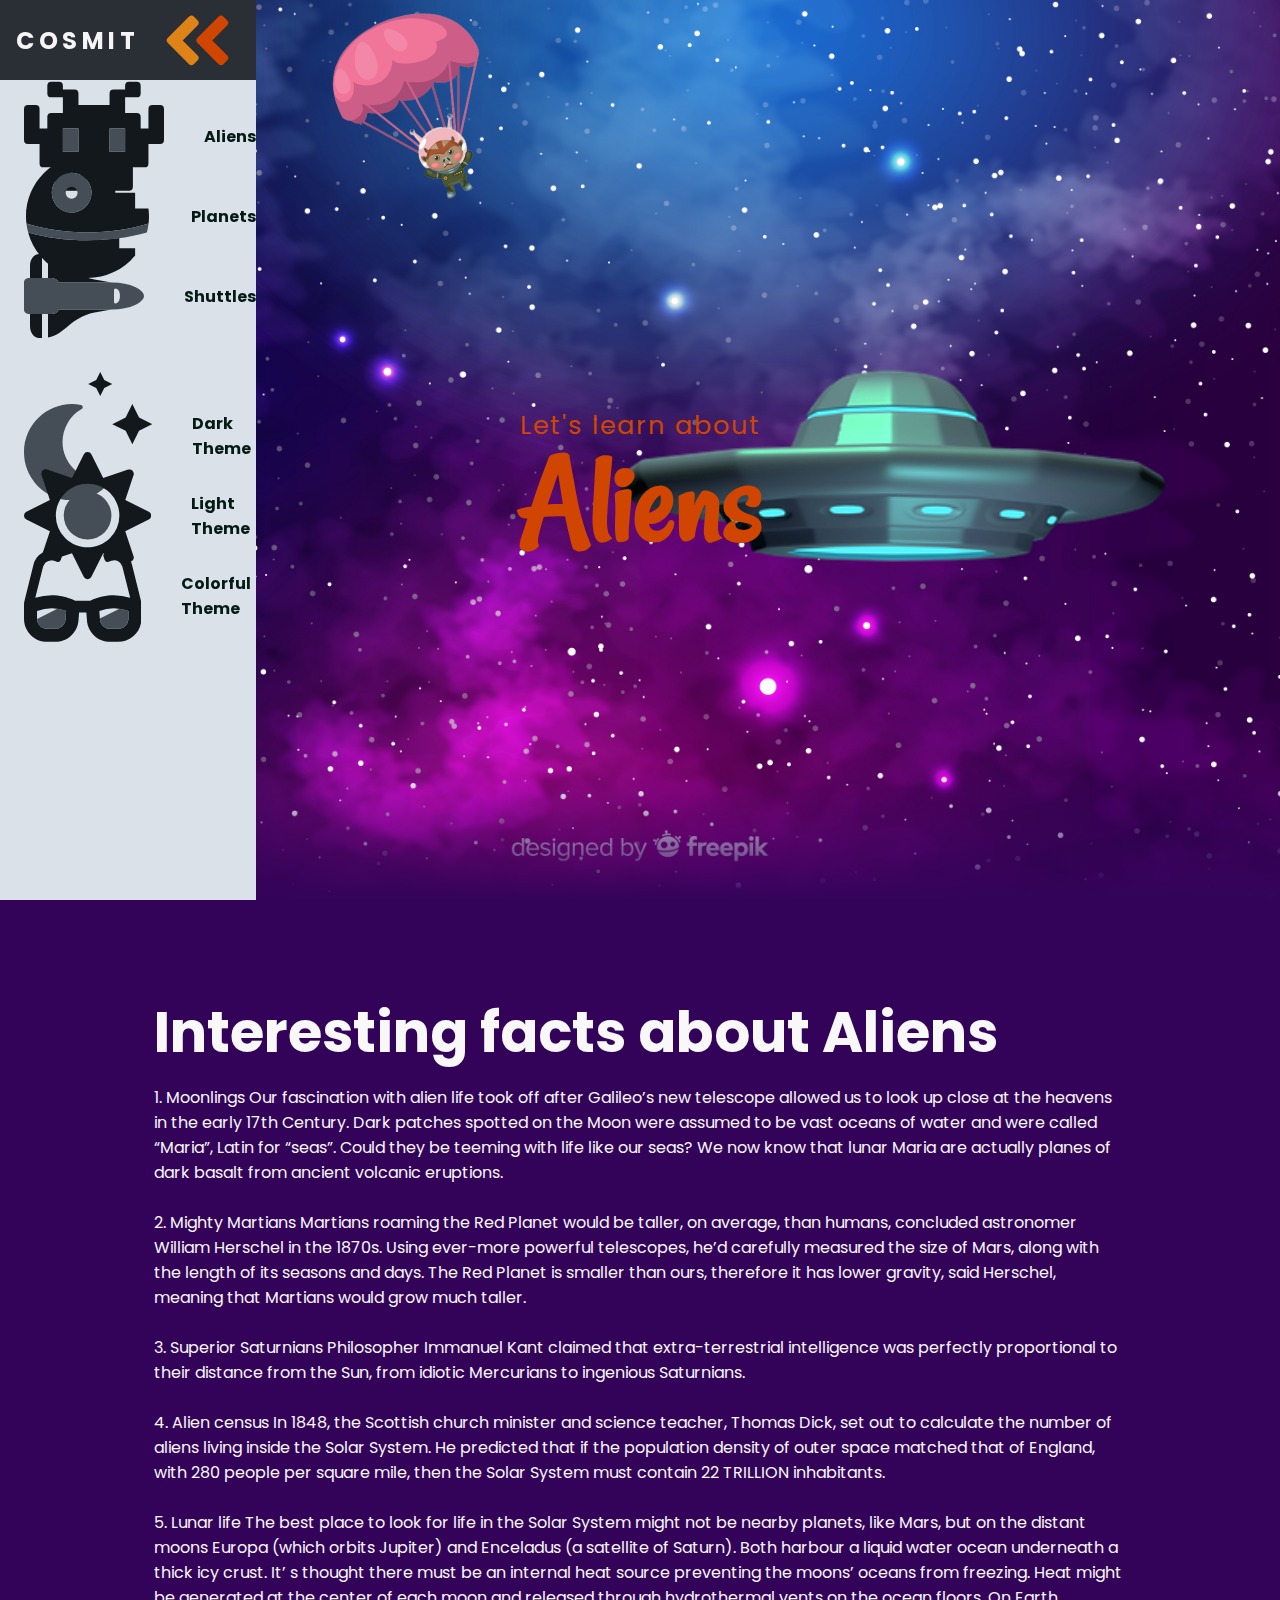
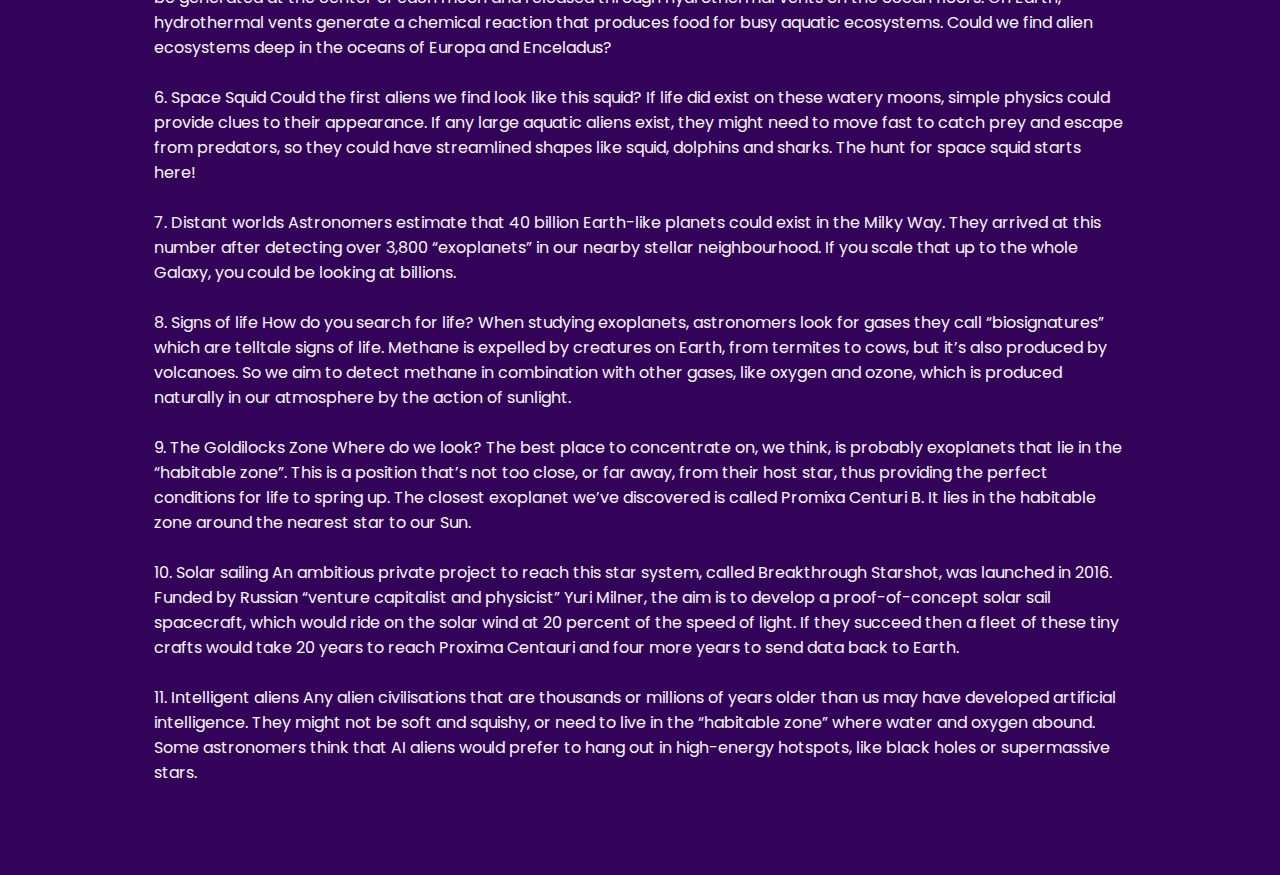
==== commit 3f559a30: "popravqne na cvetovete" ====
--- a/index.html
+++ b/index.html
@@ -306,7 +306,7 @@
                 ></path>
               </g>
             </svg>
-            <span class="link-text">Solarized Theme</span>
+            <span class="link-text">Colorful Theme</span>
           </a>
         </li>
       </ul>
--- a/style.css
+++ b/style.css
@@ -14,8 +14,9 @@
   --gray5: #2a2e35;
   --gray6: #12181b;
   --blue: #0084a5;
-  --purple: #a82dd1;
+  --purple: #4d0050;
   --yellow: #fff565;
+  --solarized-1: ;
   --solarized0: #7703d6;
   --solarized1: #8a02f9;
   --solarized2: #9f29ff;
@@ -25,6 +26,9 @@
   --solarized6: #fff851;
   --whitesmoke: rgb(245, 245, 245);
   --alpine: rgb(5, 27, 22);
+  --lightpink: #ffa7f3;
+  --heavypink: #df49a6;
+  --heavyorange: #d04500;
 }
 
 .light {
@@ -54,14 +58,14 @@
 }
 
 .solarized {
-  --navbg: var(--solarized6);
-  --texthov: var(--solarized6);
-  --text: var(--solarized0);
-  --itemhovpr1: var(--solarized3);
+  --navbg: var(--lightpink);
+  --texthov: var(--lightpink);
+  --text: var(--purple);
+  --itemhovpr1: var(--heavyorange);
   --itemhovpr2: var(--solarized5);
-  --item1: var(--solarized2);
-  --item2: var(--solarized0);
-  --itembg: var(--solarized1);
+  --item1: var(--heavypink);
+  --item2: var(--purple);
+  --itembg: var(--purple);
 }
 
 * {
@@ -74,7 +78,7 @@
 body {
   overflow-x: hidden;
   background: #fff;
-  height: 100vh;
+  min-height: 100vh;
 }
 
 #header {
@@ -274,7 +278,7 @@
 .logo .fa-secondary {
   color: var(--itemhovpr2);
 }
-
+/*
 .solarized .logo:hover .fa-primary {
   color: var(--solarized3);
 }
@@ -288,6 +292,7 @@
 .solarized .logo .fa-secondary {
   color: var(--solarized2);
 }
+*/
 
 /*small screens */
 @media only screen and (max-width: 600px) {
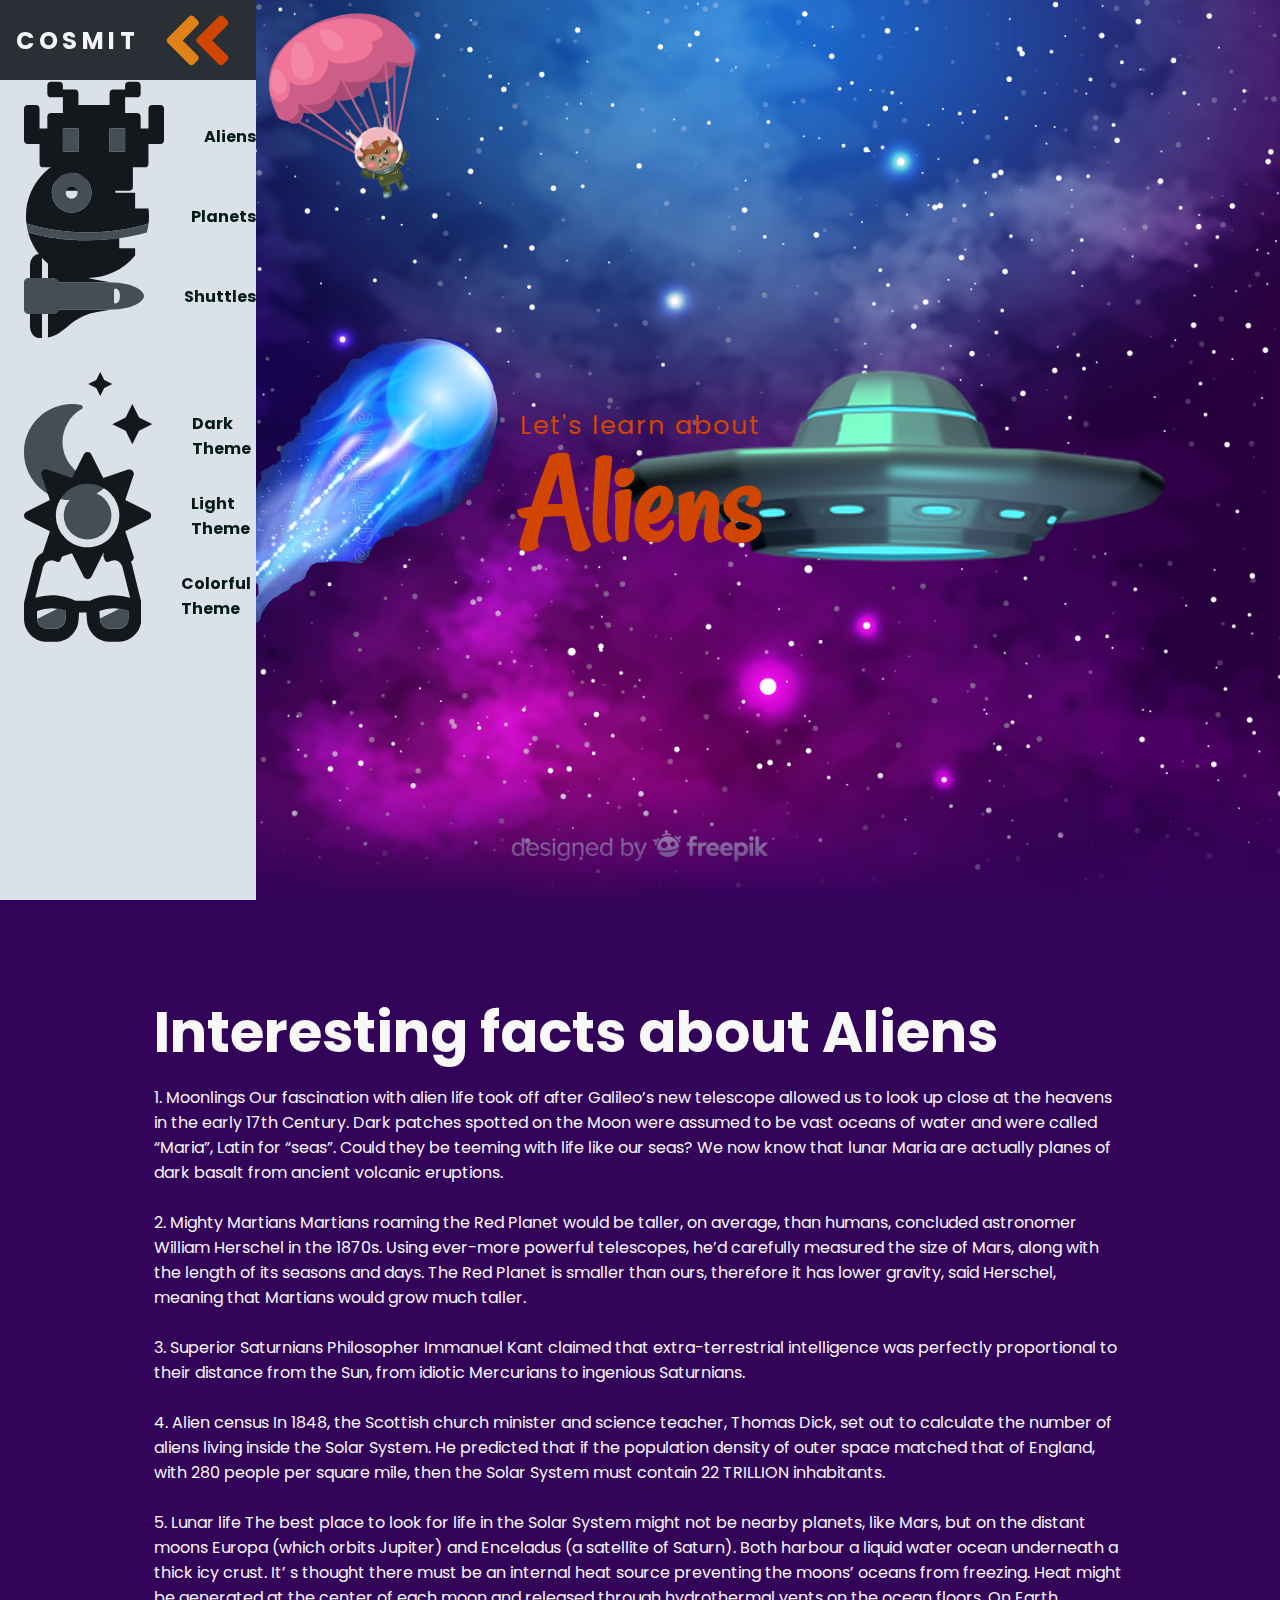
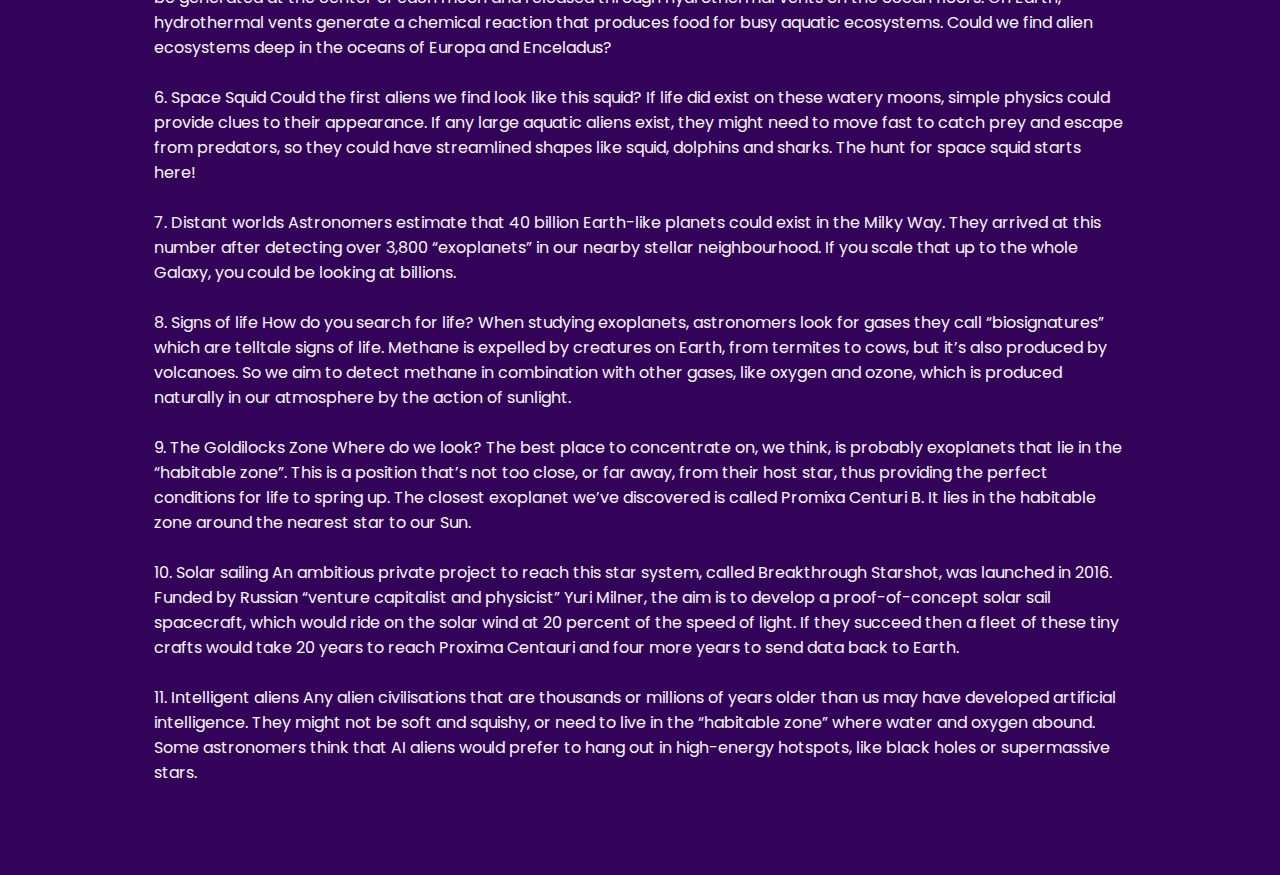
==== commit e72d9c42: "dobavqne na padashta zvezda" ====
--- a/index.html
+++ b/index.html
@@ -20,6 +20,7 @@
       <img src="cosmos_bg.jpg" alt="Cosmos Background" id="cosmos_bg" />
       <img src="ufo.webp" alt="Flying UFO" id="ufo" />
       <img src="alien_par.png" alt="Alien with parachute" id="alien_par" />
+      <img src="falling_star.png" alt="Falling star" id="falling_star">
     </section>
     <div class="pagesec">
       <h2>Interesting facts about Aliens</h2>
--- a/style.css
+++ b/style.css
@@ -77,7 +77,7 @@
 
 body {
   overflow-x: hidden;
-  background: #fff;
+  background: #1ff;
   min-height: 100vh;
 }
 
@@ -115,6 +115,19 @@
   z-index: 10;
 }
 
+#falling_star{
+  z-index: 90;
+  margin-top: 19%;
+  margin-left: 8%;
+  position: absolute;
+  top: 0;
+  left: 0;
+  width: auto;
+  height: auto;
+  object-fit: cover;
+  pointer-events: none;
+}
+
 #ufo {
   margin-left: 20%;
   position: absolute;
@@ -128,7 +141,7 @@
 }
 #alien_par {
   z-index: 99;
-  margin-left: 20%;
+  margin-left: 15%;
   position: absolute;
   top: 0;
   left: 0;
@@ -161,7 +174,8 @@
   font-size: 0.2em;
   letter-spacing: 2px;
   font-weight: 400;
-  z-index: 110;
+  font-family: 'Poppins', sans-serif;
+  z-index: 1000;
 }
 
 .pagesec {
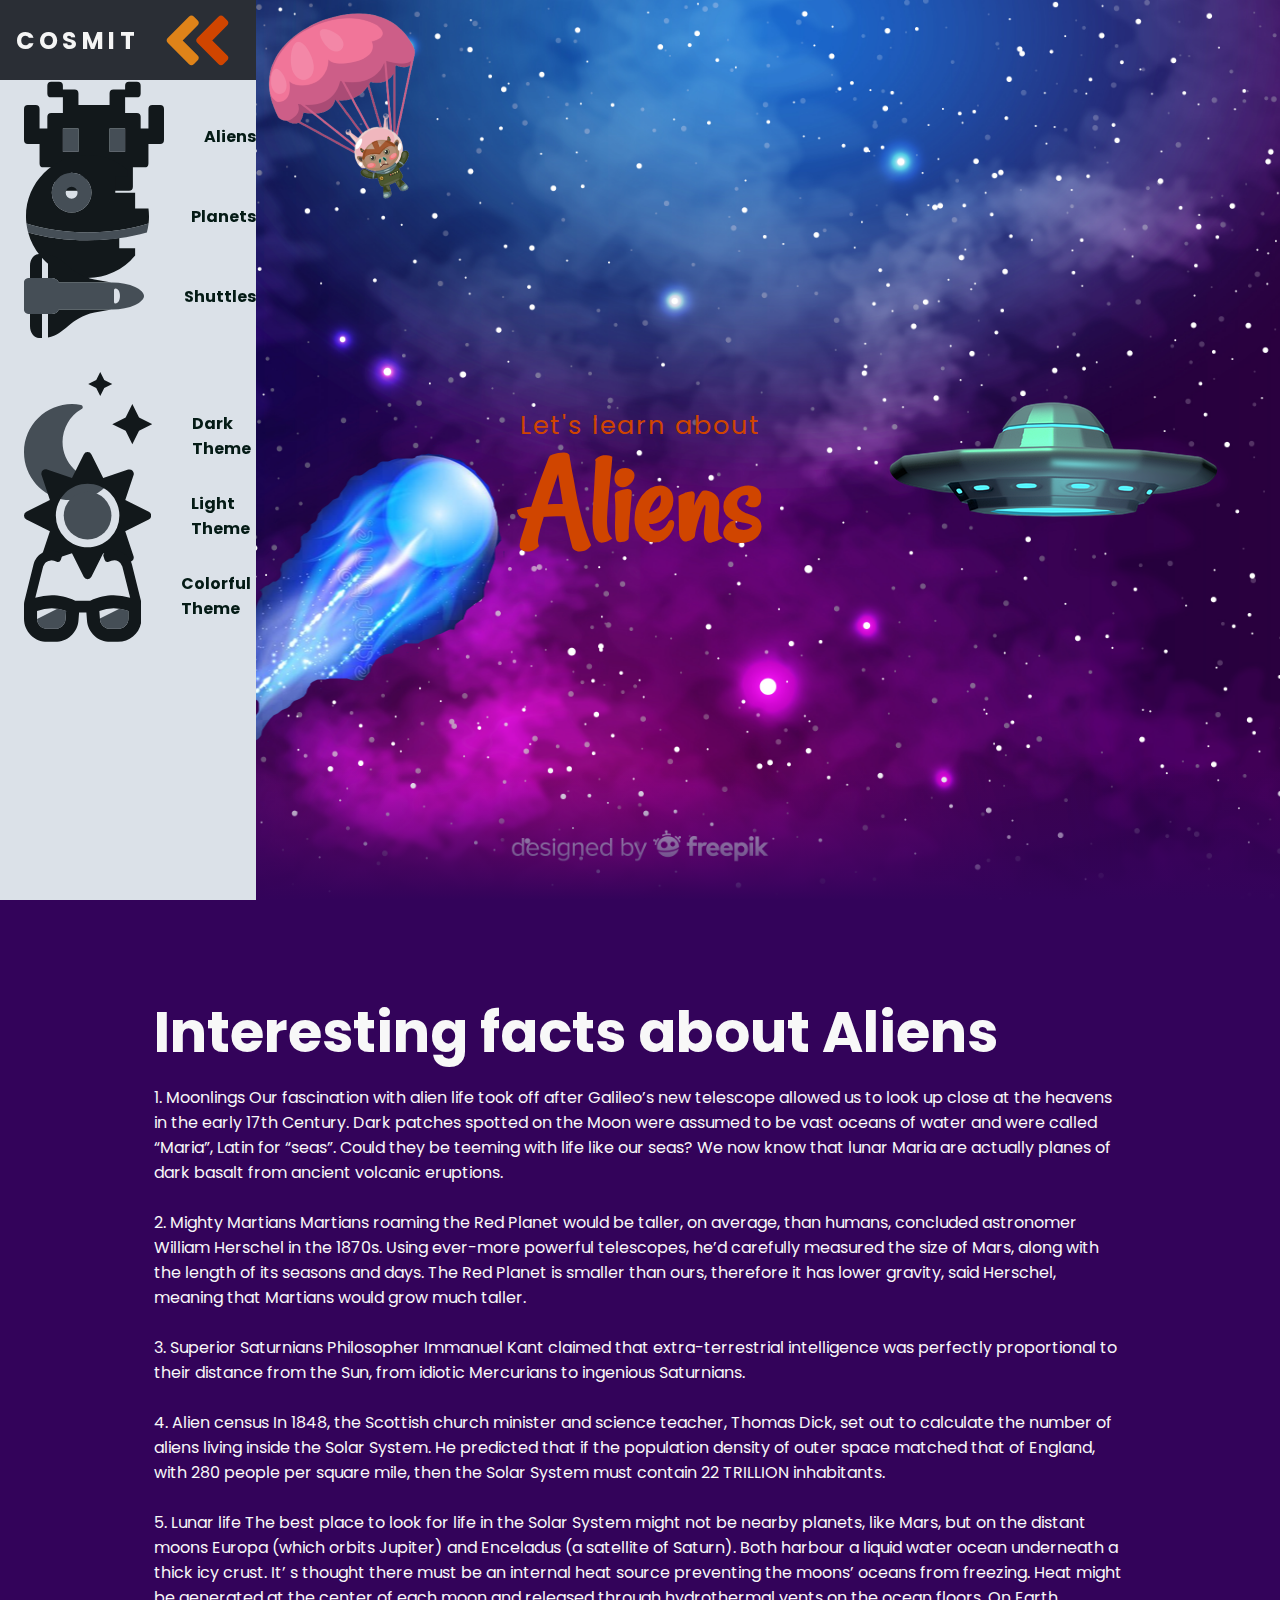
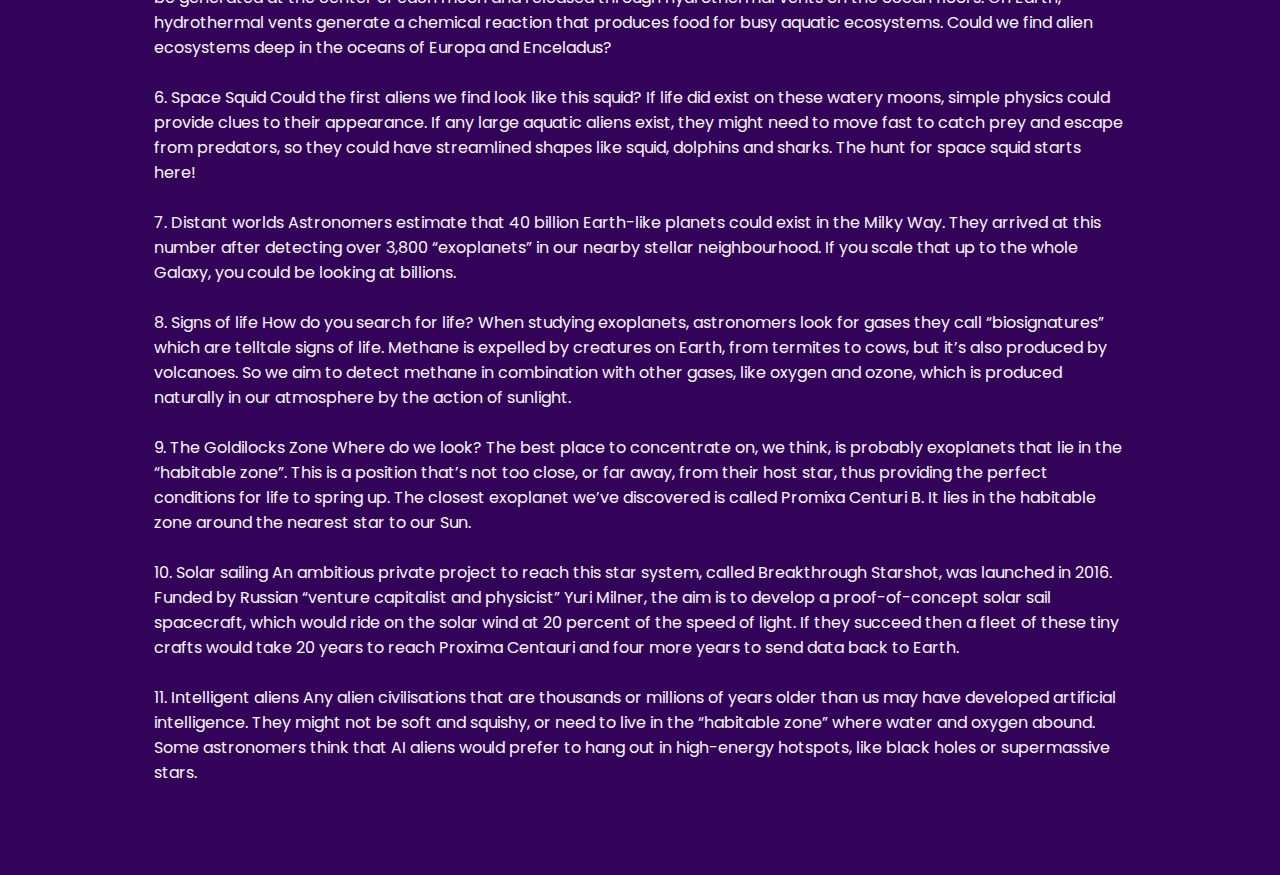
==== commit 60b9878a: "unknownchange" ====
--- a/index.html
+++ b/index.html
@@ -2,7 +2,8 @@
 <html lang="en">
   <head>
     <meta name="viewport" content="width=device-width, initial-scale=1.0" />
-    <script defer src="theme.js"></script>
+    <title>Aliens Cosmit</title>
+    <script defer src="functions.js"></script>
     <link rel="stylesheet" href="style.css" />
     <link
       href="https://fonts.googleapis.com/css?family=Open+Sans:300,400,700&display=swap"
@@ -13,16 +14,16 @@
 
   <body class="light">
     <header id="header">
-      <a href="#" class="headlogo">Cosmit</a>
+      <a href="index.html" class="headlogo">Cosmit</a>
     </header>
-    <section>
+    <section class="aliens_section">
       <h2 id="text"><span>Let's learn about</span><br />Aliens</h2>
       <img src="cosmos_bg.jpg" alt="Cosmos Background" id="cosmos_bg" />
       <img src="ufo.webp" alt="Flying UFO" id="ufo" />
       <img src="alien_par.png" alt="Alien with parachute" id="alien_par" />
-      <img src="falling_star.png" alt="Falling star" id="falling_star">
+      <img src="falling_star.png" alt="Falling star" id="falling_star" />
     </section>
-    <div class="pagesec">
+    <div class="aliens_info">
       <h2>Interesting facts about Aliens</h2>
       <p>
         1. Moonlings Our fascination with alien life took off after Galileo’s
@@ -109,7 +110,7 @@
     <nav class="navbar">
       <ul class="navbar-nav">
         <li class="logo">
-          <a href="#" class="nav-link">
+          <a href="index.html" class="nav-link">
             <span class="link-text logo-text">Cosmit</span>
             <svg
               aria-hidden="true"
@@ -136,7 +137,7 @@
             </svg>
           </a>
         </li>
-
+      
         <li class="nav-item">
           <a href="index.html" class="nav-link">
             <svg
@@ -196,7 +197,7 @@
         </li>
 
         <li class="nav-item">
-          <a href="#" class="nav-link">
+          <a href="shuttles.html" class="nav-link">
             <svg
               aria-hidden="true"
               focusable="false"
--- a/style.css
+++ b/style.css
@@ -44,6 +44,10 @@
   --itembg: var(--gray5);
 }
 
+h1, h2 {
+  color: white;
+}
+
 .dark {
   --navbg: var(--gray6);
   --texthov: var(--alpine);
@@ -77,7 +81,7 @@
 
 body {
   overflow-x: hidden;
-  background: #1ff;
+  background: whitesmoke;
   min-height: 100vh;
 }
 
@@ -104,7 +108,7 @@
   justify-content: center;
   align-items: center;
 }
-section::before {
+.aliens_section::before {
   content: "";
   position: absolute;
   bottom: 0;
@@ -112,36 +116,139 @@
   width: 100%;
   height: 15vh;
   background: linear-gradient(to top, #33035a, transparent);
-  z-index: 10;
-}
-
-#falling_star{
-  z-index: 90;
-  margin-top: 19%;
-  margin-left: 8%;
-  position: absolute;
-  top: 0;
-  left: 0;
-  width: auto;
+  z-index: 1000;
+}
+
+.shuttles_section::before {
+  content: "";
+  position: absolute;
+  bottom: 0;
+  left: 5rem;
+  width: 100%;
+  height: 15vh;
+  background: linear-gradient(to top, #23546c, transparent);
+  z-index: 1000;
+}
+
+.planets_section::before {
+  content: "";
+  position: absolute;
+  bottom: 0;
+  left: 5rem;
+  width: 100%;
+  height: 15vh;
+  background: linear-gradient(to top, #23546c, transparent);
+  z-index: 1000;
+}
+
+#falling_star {
+  z-index: 1;
+  /* margin-top: 19%; */
+  /* margin-left: 8%; */
+  transform: translate(8vw, 40vh);
+  position: absolute;
+  top: 0;
+  left: 0;
+  width: auto;
+  height: auto;
+  object-fit: cover;
+  pointer-events: none;
+}
+
+#station {
+  z-index: 2;
+  /* margin-top: 10%; */
+  /* margin-left: 35%; */
+  transform: translate(38vw, 15vh);
+  position: absolute;
+  top: 0;
+  left: 0;
+  width: auto;
+  height: auto;
+  object-fit: cover;
+  pointer-events: none;
+}
+
+#satelit {
+  z-index: 1;
+  /* margin-top: 3%; */
+  /* margin-left: 15%; */
+  transform: translate(15vw, 8vh);
+  position: absolute;
+  top: 0;
+  left: 0;
+  width: auto;
+  height: auto;
+  object-fit: cover;
+  pointer-events: none;
+}
+
+#shuttle_nasa {
+  z-index: 3;
+  /* margin-top: 18%; */
+  /* margin-left: 62%; */
+  transform: translate(65vw, 40vh);
+  position: absolute;
+  top: 0;
+  left: 0;
+  width: auto;
+  height: auto;
+  object-fit: cover;
+  pointer-events: none;
+}
+
+#saturn {
+  z-index: 3;
+  transform: translate(68vw, 50vh);
+  position: absolute;
+  top: 0;
+  left: 0;
+  width: auto;
+  height: auto;
+  object-fit: cover;
+  pointer-events: none;
+}
+
+#neptune {
+  z-index: 3;
+  transform: translate(55vw, 7vh);
+  position: absolute;
+  top: 0;
+  left: 0;
+  width: 20%;
+  height: auto;
+  object-fit: cover;
+  pointer-events: none;
+}
+
+#jupiter {
+  z-index: 3;
+  transform: translate(12vw, 50vh);
+  position: absolute;
+  top: 0;
+  left: 0;
+  width: 20%;
   height: auto;
   object-fit: cover;
   pointer-events: none;
 }
 
 #ufo {
-  margin-left: 20%;
-  position: absolute;
-  top: 0;
-  left: 0;
-  width: 100%;
-  height: 100%;
-  object-fit: cover;
-  pointer-events: none;
-  z-index: 100;
+  /* margin-left: 20%; */
+  transform: translate(45vw, 20vh);
+  position: absolute;
+  top: 0;
+  left: 0;
+  width: auto;
+  height: auto;
+  object-fit: cover;
+  pointer-events: none;
+  z-index: 3;
 }
 #alien_par {
-  z-index: 99;
-  margin-left: 15%;
+  z-index: 2;
+  /* margin-left: 15%; */
+  transform: translate(15vw,0vh);
   position: absolute;
   top: 0;
   left: 0;
@@ -168,29 +275,63 @@
   text-align: center;
   line-height: 0.6em;
   font-family: "Rancho", cursive;
-  z-index: 110;
+  z-index: 1000;
+  user-select: none;
 }
 section #text span {
   font-size: 0.2em;
   letter-spacing: 2px;
   font-weight: 400;
-  font-family: 'Poppins', sans-serif;
+  font-family: "Poppins", sans-serif;
   z-index: 1000;
-}
-
-.pagesec {
+  user-select: none;
+}
+
+.aliens_info {
   position: relative;
   padding: 10vh 12vw;
   background: #33035a;
 }
-.pagesec h2 {
+.aliens_info h2 {
   font-size: 3.5em;
   color: var(--gray0);
   margin-bottom: 10px;
 }
-.pagesec p {
+.aliens_info p {
   font-size: 1em;
   color: var(--gray0);
+}
+
+.shuttles_info {
+  position: relative;
+  padding: 10vh 12vw;
+  background: #23546c;
+}
+.shuttles_info h2 {
+  font-size: 3.5em;
+  color: var(--gray0);
+  margin-bottom: 10px;
+}
+.shuttles_info p {
+  font-size: 1em;
+  color: var(--gray0);
+}
+
+.planets_info {
+  position: relative;
+  padding: 10vh 12vw;
+  background:#23546c;
+  column-count: 2; 
+  column-gap: 7%;
+}
+.planets_info h2 {
+  font-size: 3.5em;
+  color:white;
+  margin-bottom: 10px;
+}
+.planets_info p {
+  font-size: 1em;
+  color: white;
 }
 
 body::-webkit-scrollbar {
@@ -207,7 +348,7 @@
   position: fixed;
   transition: width 200ms ease;
   background-color: var(--navbg);
-  z-index: 1000;
+  z-index: 10000;
 }
 
 .navbar-nav {
